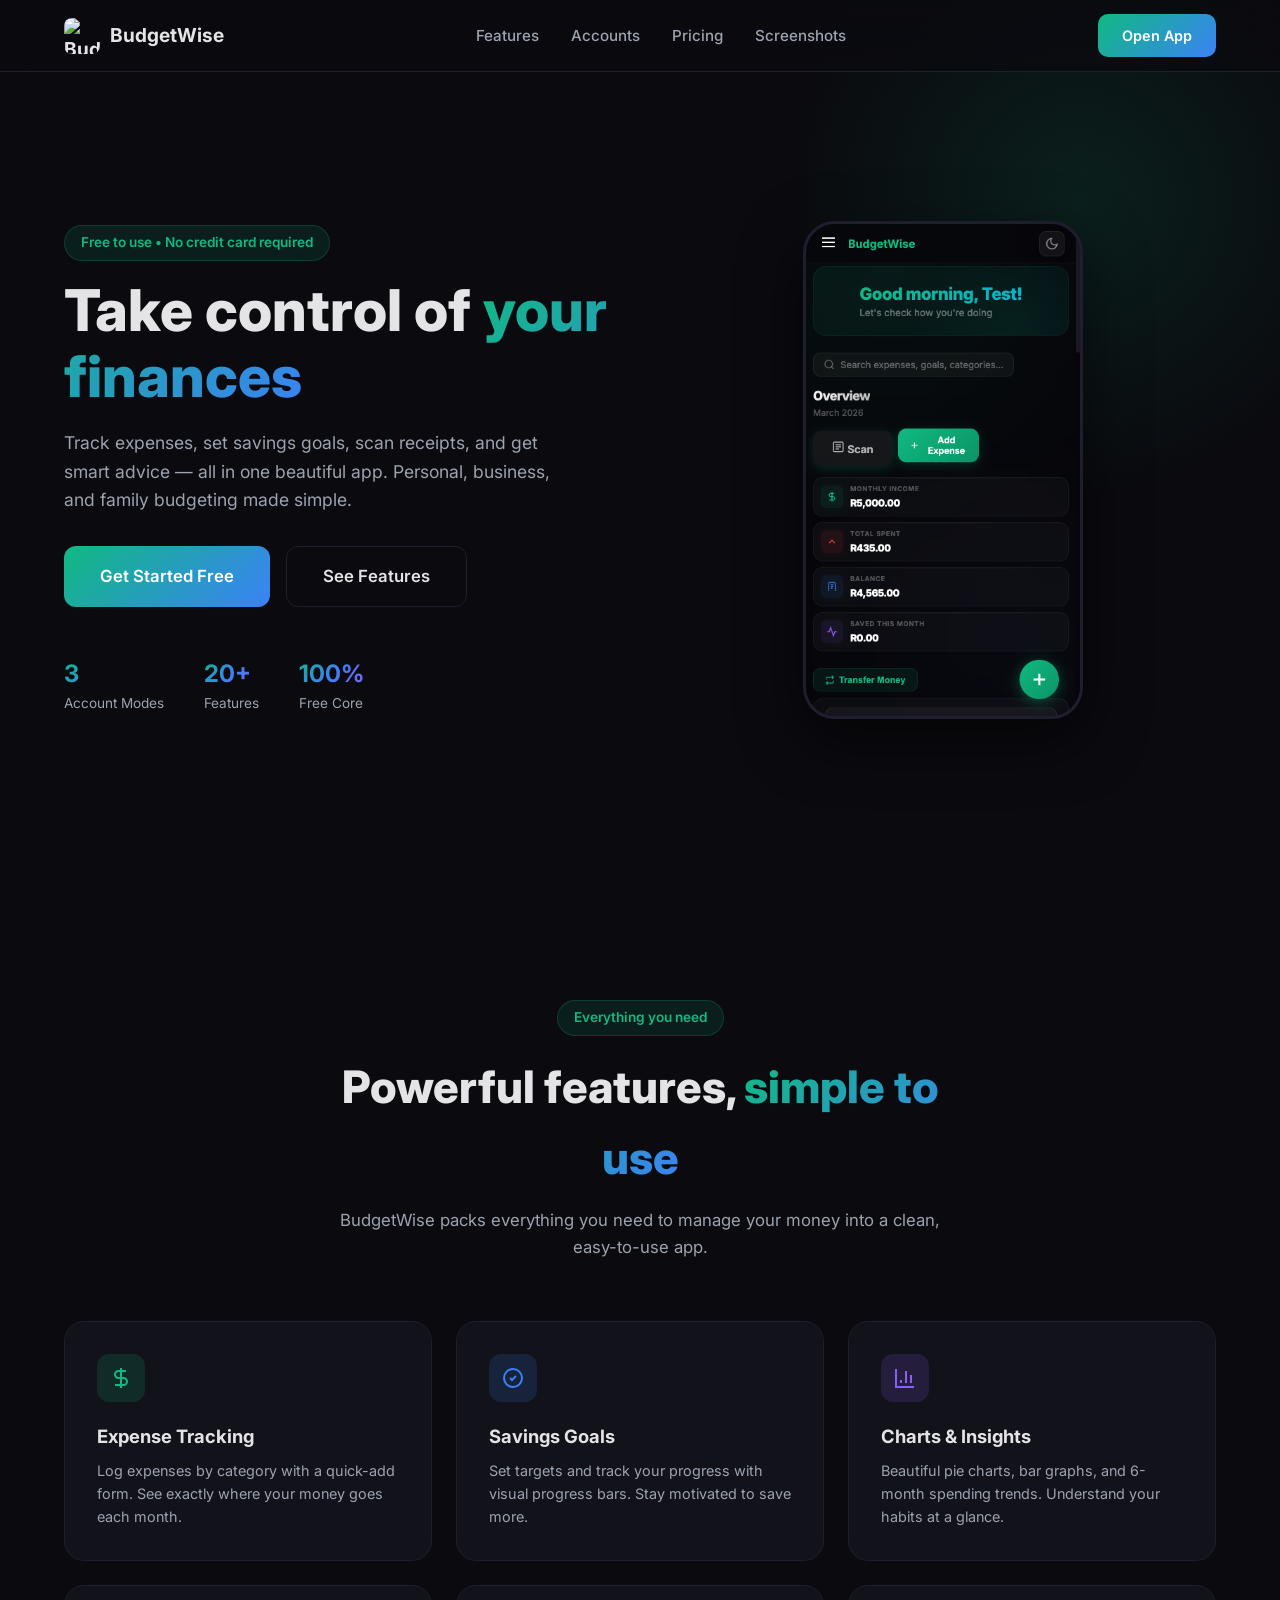
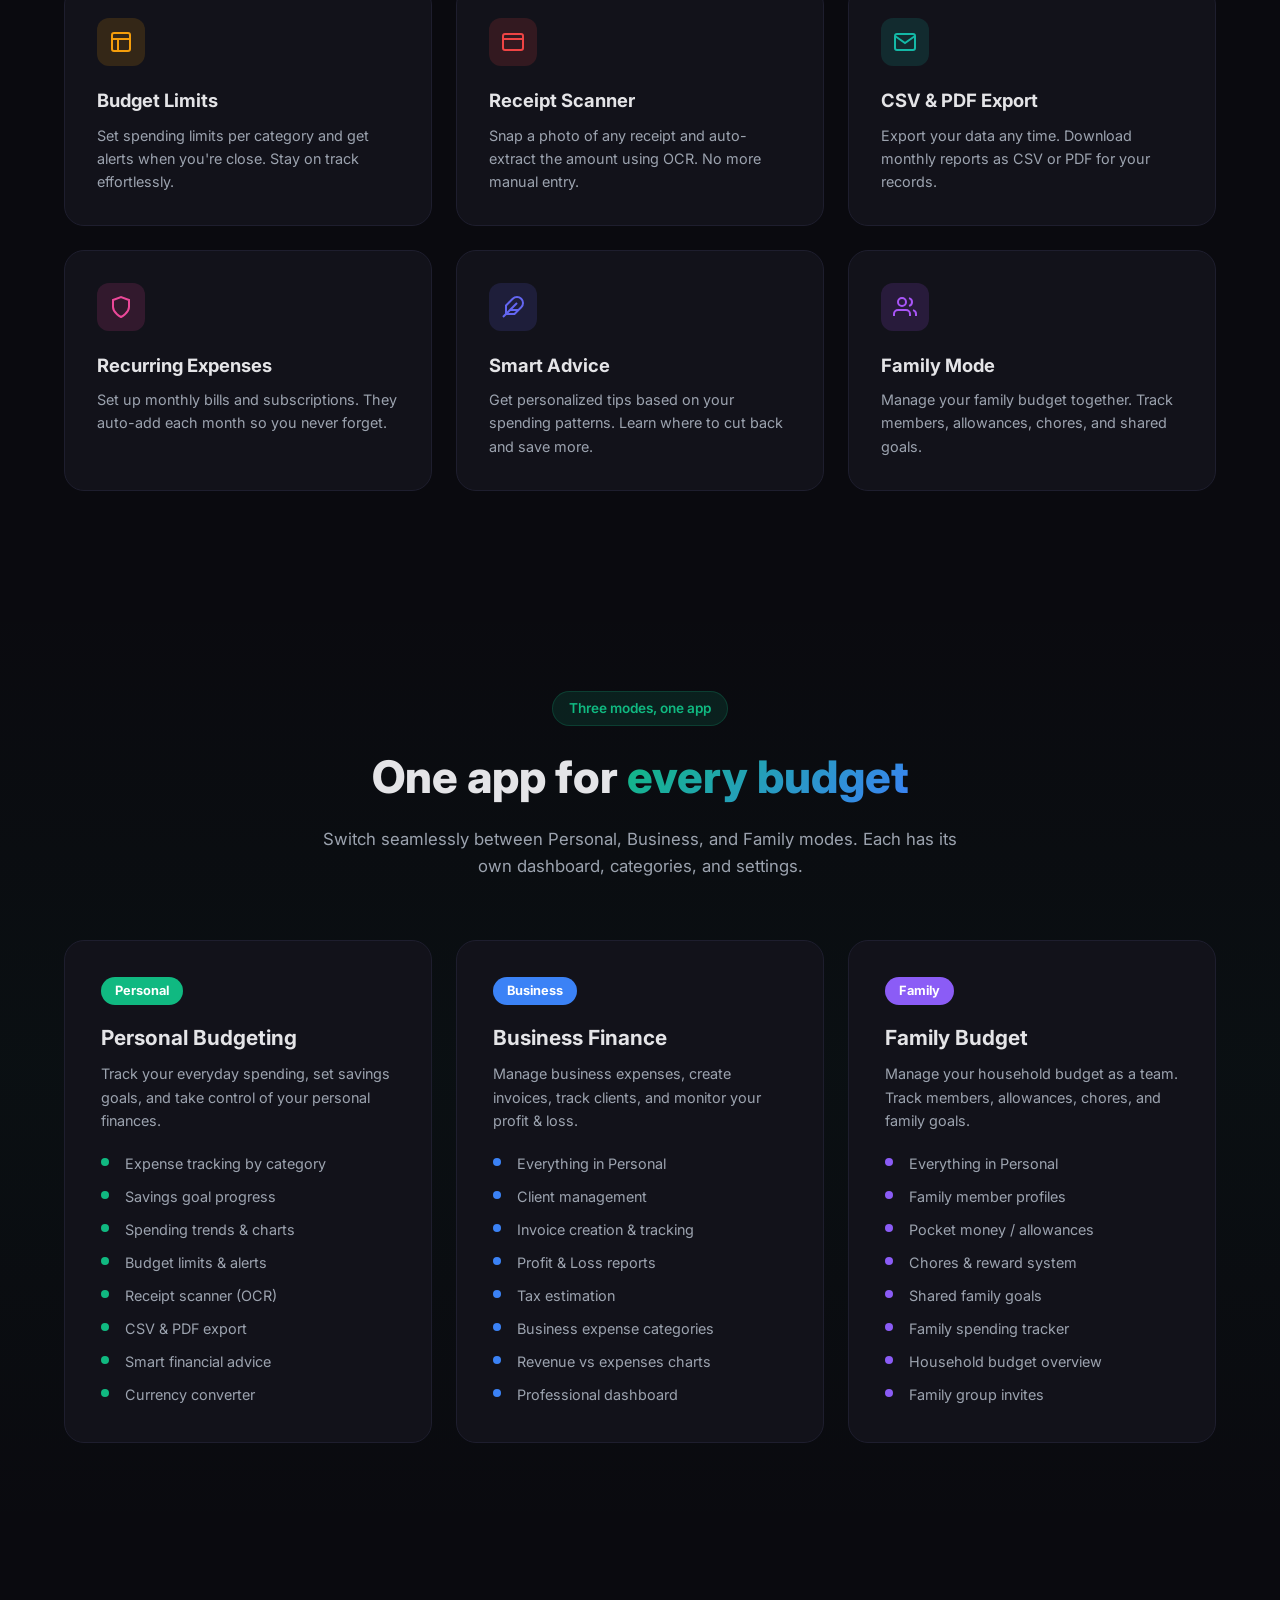
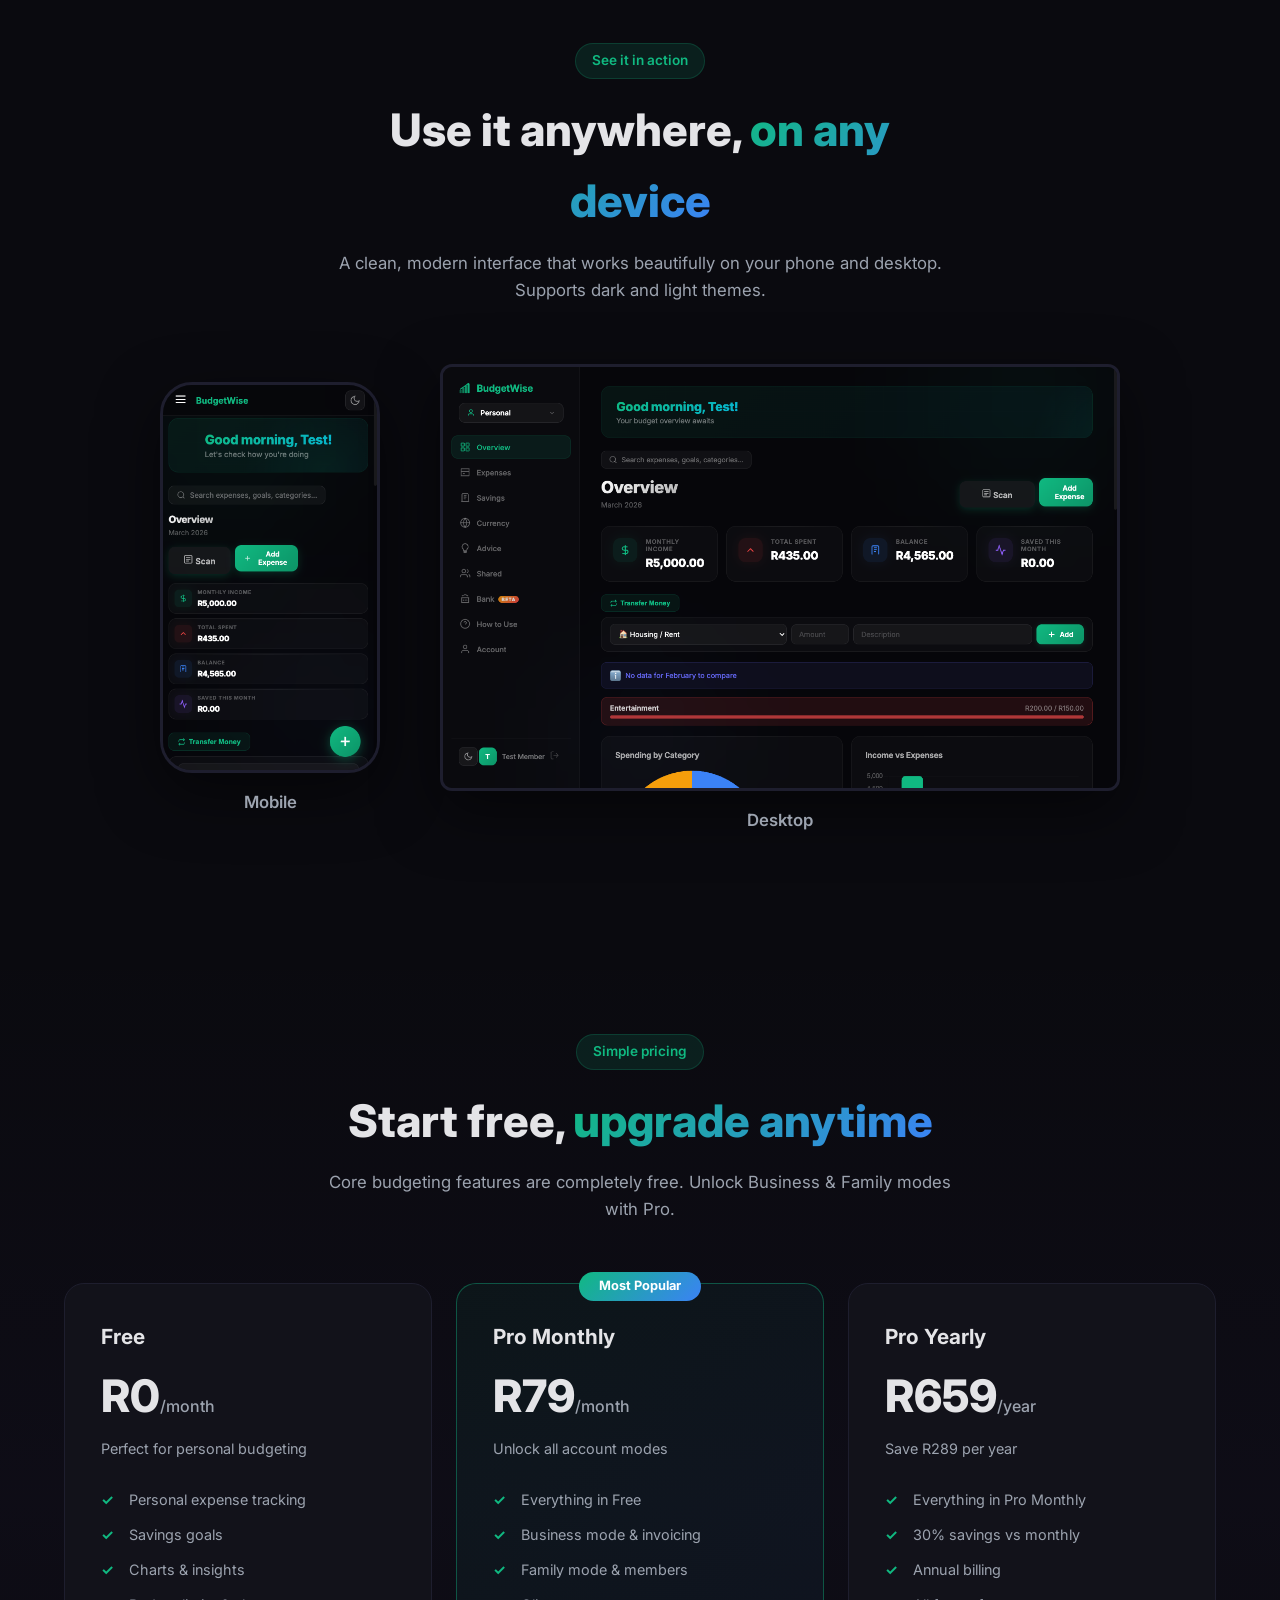
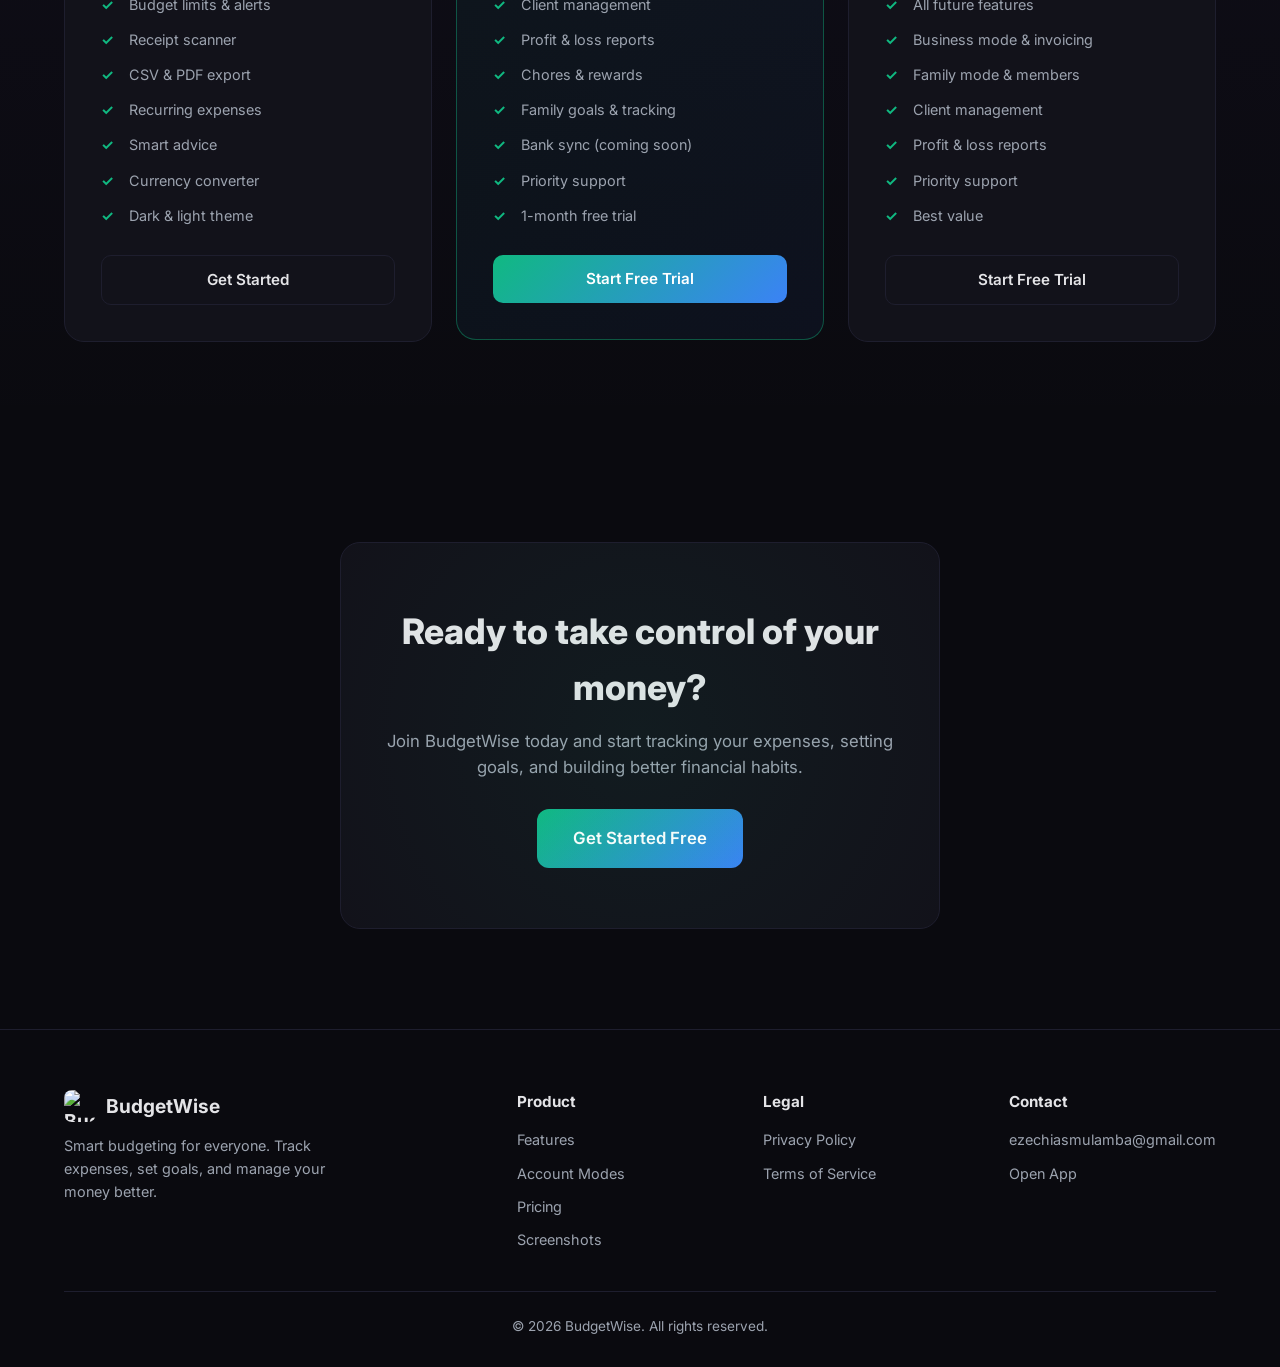
==== index.html @ 5cc2e0d4 "Initial commit: BudgetWise marketing website Landing page with hero, features, account modes, screen" ====
<!DOCTYPE html>
<html lang="en">
<head>
  <meta charset="UTF-8">
  <meta name="viewport" content="width=device-width, initial-scale=1.0">
  <title>BudgetWise - Smart Budget Tracker | Personal, Business & Family</title>
  <meta name="description" content="Track expenses, set savings goals, and manage your money smarter. BudgetWise offers personal, business, and family budgeting — all in one app.">
  <link rel="preconnect" href="https://fonts.googleapis.com">
  <link rel="preconnect" href="https://fonts.gstatic.com" crossorigin>
  <link href="https://fonts.googleapis.com/css2?family=Inter:wght@400;500;600;700;800&display=swap" rel="stylesheet">
  <link rel="stylesheet" href="style.css">
  <link rel="icon" type="image/png" href="https://budget-wise-ruby.vercel.app/icons/icon-192.png">
</head>
<body>
  <!-- Navbar -->
  <nav class="navbar">
    <div class="container nav-container">
      <a href="#" class="logo">
        <img src="https://budget-wise-ruby.vercel.app/icons/icon-192.png" alt="BudgetWise" width="36" height="36">
        <span>BudgetWise</span>
      </a>
      <ul class="nav-links">
        <li><a href="#features">Features</a></li>
        <li><a href="#accounts">Accounts</a></li>
        <li><a href="#pricing">Pricing</a></li>
        <li><a href="#screenshots">Screenshots</a></li>
      </ul>
      <a href="https://budget-wise-ruby.vercel.app" class="btn btn-primary nav-cta" target="_blank">Open App</a>
      <button class="mobile-menu-btn" aria-label="Menu">
        <span></span><span></span><span></span>
      </button>
    </div>
  </nav>

  <!-- Hero -->
  <section class="hero">
    <div class="hero-bg-glow"></div>
    <div class="container hero-container">
      <div class="hero-text animate-up">
        <span class="badge">Free to use &bull; No credit card required</span>
        <h1>Take control of <span class="gradient-text">your finances</span></h1>
        <p>Track expenses, set savings goals, scan receipts, and get smart advice — all in one beautiful app. Personal, business, and family budgeting made simple.</p>
        <div class="hero-actions">
          <a href="https://budget-wise-ruby.vercel.app" class="btn btn-primary btn-lg" target="_blank">Get Started Free</a>
          <a href="#features" class="btn btn-outline btn-lg">See Features</a>
        </div>
        <div class="hero-stats">
          <div class="stat">
            <strong>3</strong>
            <span>Account Modes</span>
          </div>
          <div class="stat">
            <strong>20+</strong>
            <span>Features</span>
          </div>
          <div class="stat">
            <strong>100%</strong>
            <span>Free Core</span>
          </div>
        </div>
      </div>
      <div class="hero-image animate-up delay-1">
        <div class="phone-mockup">
          <img src="assets/mobile-personal.png" alt="BudgetWise Mobile Dashboard" loading="lazy">
        </div>
      </div>
    </div>
  </section>

  <!-- Features -->
  <section id="features" class="features">
    <div class="container">
      <div class="section-header animate-up">
        <span class="badge">Everything you need</span>
        <h2>Powerful features, <span class="gradient-text">simple to use</span></h2>
        <p>BudgetWise packs everything you need to manage your money into a clean, easy-to-use app.</p>
      </div>
      <div class="features-grid">
        <div class="feature-card animate-up">
          <div class="feature-icon" style="background: rgba(16,185,129,0.15); color: #10b981;">
            <svg width="24" height="24" viewBox="0 0 24 24" fill="none" stroke="currentColor" stroke-width="2"><path d="M12 2v20M17 5H9.5a3.5 3.5 0 000 7h5a3.5 3.5 0 010 7H6"/></svg>
          </div>
          <h3>Expense Tracking</h3>
          <p>Log expenses by category with a quick-add form. See exactly where your money goes each month.</p>
        </div>
        <div class="feature-card animate-up delay-1">
          <div class="feature-icon" style="background: rgba(59,130,246,0.15); color: #3b82f6;">
            <svg width="24" height="24" viewBox="0 0 24 24" fill="none" stroke="currentColor" stroke-width="2"><path d="M21 12a9 9 0 11-18 0 9 9 0 0118 0z"/><path d="M9 12l2 2 4-4"/></svg>
          </div>
          <h3>Savings Goals</h3>
          <p>Set targets and track your progress with visual progress bars. Stay motivated to save more.</p>
        </div>
        <div class="feature-card animate-up delay-2">
          <div class="feature-icon" style="background: rgba(139,92,246,0.15); color: #8b5cf6;">
            <svg width="24" height="24" viewBox="0 0 24 24" fill="none" stroke="currentColor" stroke-width="2"><path d="M3 3v18h18"/><path d="M18 17V9"/><path d="M13 17V5"/><path d="M8 17v-3"/></svg>
          </div>
          <h3>Charts & Insights</h3>
          <p>Beautiful pie charts, bar graphs, and 6-month spending trends. Understand your habits at a glance.</p>
        </div>
        <div class="feature-card animate-up">
          <div class="feature-icon" style="background: rgba(245,158,11,0.15); color: #f59e0b;">
            <svg width="24" height="24" viewBox="0 0 24 24" fill="none" stroke="currentColor" stroke-width="2"><rect x="3" y="3" width="18" height="18" rx="2"/><path d="M3 9h18"/><path d="M9 21V9"/></svg>
          </div>
          <h3>Budget Limits</h3>
          <p>Set spending limits per category and get alerts when you're close. Stay on track effortlessly.</p>
        </div>
        <div class="feature-card animate-up delay-1">
          <div class="feature-icon" style="background: rgba(239,68,68,0.15); color: #ef4444;">
            <svg width="24" height="24" viewBox="0 0 24 24" fill="none" stroke="currentColor" stroke-width="2"><rect x="2" y="4" width="20" height="16" rx="2"/><path d="M7 15h0M2 9h20"/></svg>
          </div>
          <h3>Receipt Scanner</h3>
          <p>Snap a photo of any receipt and auto-extract the amount using OCR. No more manual entry.</p>
        </div>
        <div class="feature-card animate-up delay-2">
          <div class="feature-icon" style="background: rgba(20,184,166,0.15); color: #14b8a6;">
            <svg width="24" height="24" viewBox="0 0 24 24" fill="none" stroke="currentColor" stroke-width="2"><path d="M4 4h16c1.1 0 2 .9 2 2v12c0 1.1-.9 2-2 2H4c-1.1 0-2-.9-2-2V6c0-1.1.9-2 2-2z"/><polyline points="22,6 12,13 2,6"/></svg>
          </div>
          <h3>CSV & PDF Export</h3>
          <p>Export your data any time. Download monthly reports as CSV or PDF for your records.</p>
        </div>
        <div class="feature-card animate-up">
          <div class="feature-icon" style="background: rgba(236,72,153,0.15); color: #ec4899;">
            <svg width="24" height="24" viewBox="0 0 24 24" fill="none" stroke="currentColor" stroke-width="2"><path d="M12 22s8-4 8-10V5l-8-3-8 3v7c0 6 8 10 8 10z"/></svg>
          </div>
          <h3>Recurring Expenses</h3>
          <p>Set up monthly bills and subscriptions. They auto-add each month so you never forget.</p>
        </div>
        <div class="feature-card animate-up delay-1">
          <div class="feature-icon" style="background: rgba(99,102,241,0.15); color: #6366f1;">
            <svg width="24" height="24" viewBox="0 0 24 24" fill="none" stroke="currentColor" stroke-width="2"><path d="M20.24 12.24a6 6 0 00-8.49-8.49L5 10.5V19h8.5z"/><line x1="16" y1="8" x2="2" y2="22"/><line x1="17.5" y1="15" x2="9" y2="15"/></svg>
          </div>
          <h3>Smart Advice</h3>
          <p>Get personalized tips based on your spending patterns. Learn where to cut back and save more.</p>
        </div>
        <div class="feature-card animate-up delay-2">
          <div class="feature-icon" style="background: rgba(168,85,247,0.15); color: #a855f7;">
            <svg width="24" height="24" viewBox="0 0 24 24" fill="none" stroke="currentColor" stroke-width="2"><path d="M17 21v-2a4 4 0 00-4-4H5a4 4 0 00-4 4v2"/><circle cx="9" cy="7" r="4"/><path d="M23 21v-2a4 4 0 00-3-3.87"/><path d="M16 3.13a4 4 0 010 7.75"/></svg>
          </div>
          <h3>Family Mode</h3>
          <p>Manage your family budget together. Track members, allowances, chores, and shared goals.</p>
        </div>
      </div>
    </div>
  </section>

  <!-- Account Modes -->
  <section id="accounts" class="accounts">
    <div class="container">
      <div class="section-header animate-up">
        <span class="badge">Three modes, one app</span>
        <h2>One app for <span class="gradient-text">every budget</span></h2>
        <p>Switch seamlessly between Personal, Business, and Family modes. Each has its own dashboard, categories, and settings.</p>
      </div>
      <div class="accounts-grid">
        <div class="account-card personal animate-up">
          <div class="account-badge personal-bg">Personal</div>
          <h3>Personal Budgeting</h3>
          <p>Track your everyday spending, set savings goals, and take control of your personal finances.</p>
          <ul>
            <li>Expense tracking by category</li>
            <li>Savings goal progress</li>
            <li>Spending trends & charts</li>
            <li>Budget limits & alerts</li>
            <li>Receipt scanner (OCR)</li>
            <li>CSV & PDF export</li>
            <li>Smart financial advice</li>
            <li>Currency converter</li>
          </ul>
        </div>
        <div class="account-card business animate-up delay-1">
          <div class="account-badge business-bg">Business</div>
          <h3>Business Finance</h3>
          <p>Manage business expenses, create invoices, track clients, and monitor your profit & loss.</p>
          <ul>
            <li>Everything in Personal</li>
            <li>Client management</li>
            <li>Invoice creation & tracking</li>
            <li>Profit & Loss reports</li>
            <li>Tax estimation</li>
            <li>Business expense categories</li>
            <li>Revenue vs expenses charts</li>
            <li>Professional dashboard</li>
          </ul>
        </div>
        <div class="account-card family animate-up delay-2">
          <div class="account-badge family-bg">Family</div>
          <h3>Family Budget</h3>
          <p>Manage your household budget as a team. Track members, allowances, chores, and family goals.</p>
          <ul>
            <li>Everything in Personal</li>
            <li>Family member profiles</li>
            <li>Pocket money / allowances</li>
            <li>Chores & reward system</li>
            <li>Shared family goals</li>
            <li>Family spending tracker</li>
            <li>Household budget overview</li>
            <li>Family group invites</li>
          </ul>
        </div>
      </div>
    </div>
  </section>

  <!-- Screenshots -->
  <section id="screenshots" class="screenshots">
    <div class="container">
      <div class="section-header animate-up">
        <span class="badge">See it in action</span>
        <h2>Use it anywhere, <span class="gradient-text">on any device</span></h2>
        <p>A clean, modern interface that works beautifully on your phone and desktop. Supports dark and light themes.</p>
      </div>
      <div class="screenshots-duo animate-up">
        <div class="screenshot-phone">
          <div class="phone-mockup">
            <img src="assets/mobile-personal.png" alt="BudgetWise on Mobile" loading="lazy">
          </div>
          <p>Mobile</p>
        </div>
        <div class="screenshot-desktop">
          <div class="desktop-mockup">
            <img src="assets/desktop-personal.png" alt="BudgetWise on Desktop" loading="lazy">
          </div>
          <p>Desktop</p>
        </div>
      </div>
    </div>
  </section>

  <!-- Pricing -->
  <section id="pricing" class="pricing">
    <div class="container">
      <div class="section-header animate-up">
        <span class="badge">Simple pricing</span>
        <h2>Start free, <span class="gradient-text">upgrade anytime</span></h2>
        <p>Core budgeting features are completely free. Unlock Business & Family modes with Pro.</p>
      </div>
      <div class="pricing-grid">
        <div class="pricing-card animate-up">
          <div class="pricing-header">
            <h3>Free</h3>
            <div class="price">R0<span>/month</span></div>
            <p>Perfect for personal budgeting</p>
          </div>
          <ul>
            <li class="included">Personal expense tracking</li>
            <li class="included">Savings goals</li>
            <li class="included">Charts & insights</li>
            <li class="included">Budget limits & alerts</li>
            <li class="included">Receipt scanner</li>
            <li class="included">CSV & PDF export</li>
            <li class="included">Recurring expenses</li>
            <li class="included">Smart advice</li>
            <li class="included">Currency converter</li>
            <li class="included">Dark & light theme</li>
          </ul>
          <a href="https://budget-wise-ruby.vercel.app" class="btn btn-outline btn-block" target="_blank">Get Started</a>
        </div>
        <div class="pricing-card featured animate-up delay-1">
          <div class="popular-tag">Most Popular</div>
          <div class="pricing-header">
            <h3>Pro Monthly</h3>
            <div class="price">R79<span>/month</span></div>
            <p>Unlock all account modes</p>
          </div>
          <ul>
            <li class="included">Everything in Free</li>
            <li class="included">Business mode & invoicing</li>
            <li class="included">Family mode & members</li>
            <li class="included">Client management</li>
            <li class="included">Profit & loss reports</li>
            <li class="included">Chores & rewards</li>
            <li class="included">Family goals & tracking</li>
            <li class="included">Bank sync (coming soon)</li>
            <li class="included">Priority support</li>
            <li class="included">1-month free trial</li>
          </ul>
          <a href="https://budget-wise-ruby.vercel.app" class="btn btn-primary btn-block" target="_blank">Start Free Trial</a>
        </div>
        <div class="pricing-card animate-up delay-2">
          <div class="pricing-header">
            <h3>Pro Yearly</h3>
            <div class="price">R659<span>/year</span></div>
            <p>Save R289 per year</p>
          </div>
          <ul>
            <li class="included">Everything in Pro Monthly</li>
            <li class="included">30% savings vs monthly</li>
            <li class="included">Annual billing</li>
            <li class="included">All future features</li>
            <li class="included">Business mode & invoicing</li>
            <li class="included">Family mode & members</li>
            <li class="included">Client management</li>
            <li class="included">Profit & loss reports</li>
            <li class="included">Priority support</li>
            <li class="included">Best value</li>
          </ul>
          <a href="https://budget-wise-ruby.vercel.app" class="btn btn-outline btn-block" target="_blank">Start Free Trial</a>
        </div>
      </div>
    </div>
  </section>

  <!-- CTA -->
  <section class="cta">
    <div class="container">
      <div class="cta-content animate-up">
        <h2>Ready to take control of your money?</h2>
        <p>Join BudgetWise today and start tracking your expenses, setting goals, and building better financial habits.</p>
        <a href="https://budget-wise-ruby.vercel.app" class="btn btn-primary btn-lg" target="_blank">Get Started Free</a>
      </div>
    </div>
  </section>

  <!-- Footer -->
  <footer class="footer">
    <div class="container">
      <div class="footer-grid">
        <div class="footer-brand">
          <a href="#" class="logo">
            <img src="https://budget-wise-ruby.vercel.app/icons/icon-192.png" alt="BudgetWise" width="32" height="32">
            <span>BudgetWise</span>
          </a>
          <p>Smart budgeting for everyone. Track expenses, set goals, and manage your money better.</p>
        </div>
        <div class="footer-links">
          <h4>Product</h4>
          <a href="#features">Features</a>
          <a href="#accounts">Account Modes</a>
          <a href="#pricing">Pricing</a>
          <a href="#screenshots">Screenshots</a>
        </div>
        <div class="footer-links">
          <h4>Legal</h4>
          <a href="privacy.html">Privacy Policy</a>
          <a href="terms.html">Terms of Service</a>
        </div>
        <div class="footer-links">
          <h4>Contact</h4>
          <a href="mailto:ezechiasmulamba@gmail.com">ezechiasmulamba@gmail.com</a>
          <a href="https://budget-wise-ruby.vercel.app" target="_blank">Open App</a>
        </div>
      </div>
      <div class="footer-bottom">
        <p>&copy; 2026 BudgetWise. All rights reserved.</p>
      </div>
    </div>
  </footer>

  <script src="script.js"></script>
</body>
</html>
---- style.css ----
/* ===== Reset & Variables ===== */
*,*::before,*::after{margin:0;padding:0;box-sizing:border-box}
:root{
  --bg:#0a0a0f;
  --bg-card:#12121a;
  --bg-card-hover:#1a1a2e;
  --text:#e4e4e7;
  --text-muted:#9ca3af;
  --border:#1e1e2e;
  --green:#10b981;
  --blue:#3b82f6;
  --purple:#8b5cf6;
  --gradient:linear-gradient(135deg,#10b981,#3b82f6,#8b5cf6);
  --radius:12px;
  --radius-lg:20px;
  --shadow:0 4px 30px rgba(0,0,0,0.3);
}
html{scroll-behavior:smooth;scroll-padding-top:80px}
body{font-family:'Inter',system-ui,-apple-system,sans-serif;background:var(--bg);color:var(--text);line-height:1.6;overflow-x:hidden}
img{max-width:100%;display:block}
a{text-decoration:none;color:inherit}
ul{list-style:none}
.container{max-width:1200px;margin:0 auto;padding:0 24px}

/* ===== Animations ===== */
.animate-up{opacity:0;transform:translateY(40px);transition:opacity 0.7s ease,transform 0.7s ease}
.animate-up.visible{opacity:1;transform:translateY(0)}
.delay-1{transition-delay:0.15s}
.delay-2{transition-delay:0.3s}

@keyframes float{0%,100%{transform:translateY(0)}50%{transform:translateY(-12px)}}
@keyframes pulse-glow{0%,100%{opacity:0.4}50%{opacity:0.7}}
@keyframes gradient-shift{0%{background-position:0% 50%}50%{background-position:100% 50%}100%{background-position:0% 50%}}

/* ===== Common ===== */
.gradient-text{background:var(--gradient);-webkit-background-clip:text;-webkit-text-fill-color:transparent;background-clip:text;background-size:200% 200%;animation:gradient-shift 4s ease infinite}
.badge{display:inline-block;padding:6px 16px;border-radius:50px;font-size:0.85rem;font-weight:600;background:rgba(16,185,129,0.12);color:var(--green);border:1px solid rgba(16,185,129,0.2);margin-bottom:16px}
.section-header{text-align:center;max-width:640px;margin:0 auto 60px}
.section-header h2{font-size:clamp(1.8rem,4vw,2.8rem);font-weight:800;margin-bottom:12px}
.section-header p{color:var(--text-muted);font-size:1.05rem}

.btn{display:inline-flex;align-items:center;justify-content:center;gap:8px;padding:12px 28px;border-radius:10px;font-weight:600;font-size:0.95rem;cursor:pointer;transition:all 0.3s ease;border:none}
.btn-primary{background:var(--gradient);color:#fff;background-size:200% 200%;animation:gradient-shift 4s ease infinite}
.btn-primary:hover{transform:translateY(-2px);box-shadow:0 8px 30px rgba(16,185,129,0.3)}
.btn-outline{border:1.5px solid var(--border);color:var(--text);background:transparent}
.btn-outline:hover{border-color:var(--green);color:var(--green);transform:translateY(-2px)}
.btn-lg{padding:16px 36px;font-size:1.05rem;border-radius:12px}
.btn-block{width:100%;text-align:center}

/* ===== Navbar ===== */
.navbar{position:fixed;top:0;left:0;right:0;z-index:100;background:rgba(10,10,15,0.8);backdrop-filter:blur(20px);border-bottom:1px solid var(--border);padding:14px 0;transition:all 0.3s}
.nav-container{display:flex;align-items:center;justify-content:space-between}
.logo{display:flex;align-items:center;gap:10px;font-size:1.2rem;font-weight:700}
.logo img{border-radius:8px}
.nav-links{display:flex;gap:32px}
.nav-links a{color:var(--text-muted);font-weight:500;font-size:0.95rem;transition:color 0.3s}
.nav-links a:hover{color:var(--text)}
.nav-cta{padding:10px 24px;font-size:0.9rem}
.mobile-menu-btn{display:none;background:none;border:none;cursor:pointer;flex-direction:column;gap:5px;padding:4px}
.mobile-menu-btn span{display:block;width:24px;height:2px;background:var(--text);border-radius:2px;transition:all 0.3s}

/* ===== Hero ===== */
.hero{min-height:100vh;display:flex;align-items:center;padding:120px 0 80px;position:relative;overflow:hidden}
.hero-bg-glow{position:absolute;width:600px;height:600px;border-radius:50%;background:radial-gradient(circle,rgba(16,185,129,0.12),transparent 70%);top:-100px;right:-100px;animation:pulse-glow 5s ease infinite;pointer-events:none}
.hero-container{display:grid;grid-template-columns:1fr 1fr;gap:60px;align-items:center}
.hero-text h1{font-size:clamp(2.2rem,5vw,3.6rem);font-weight:800;line-height:1.15;margin-bottom:20px}
.hero-text p{color:var(--text-muted);font-size:1.1rem;margin-bottom:32px;max-width:500px}
.hero-actions{display:flex;gap:16px;margin-bottom:48px;flex-wrap:wrap}
.hero-stats{display:flex;gap:40px}
.hero-stats .stat{display:flex;flex-direction:column}
.hero-stats strong{font-size:1.5rem;background:var(--gradient);-webkit-background-clip:text;-webkit-text-fill-color:transparent;background-clip:text}
.hero-stats span{font-size:0.85rem;color:var(--text-muted)}
.hero-image{display:flex;justify-content:center}

/* Phone mockup */
.phone-mockup{width:280px;border-radius:32px;overflow:hidden;border:3px solid var(--border);box-shadow:0 20px 60px rgba(0,0,0,0.5);animation:float 6s ease-in-out infinite;background:var(--bg-card)}
.phone-mockup img{width:100%;display:block}

/* ===== Features ===== */
.features{padding:100px 0;position:relative}
.features-grid{display:grid;grid-template-columns:repeat(3,1fr);gap:24px}
.feature-card{background:var(--bg-card);border:1px solid var(--border);border-radius:var(--radius-lg);padding:32px;transition:all 0.4s ease}
.feature-card:hover{transform:translateY(-6px);border-color:rgba(16,185,129,0.3);box-shadow:0 12px 40px rgba(0,0,0,0.3)}
.feature-icon{width:48px;height:48px;border-radius:12px;display:flex;align-items:center;justify-content:center;margin-bottom:20px}
.feature-card h3{font-size:1.15rem;font-weight:700;margin-bottom:8px}
.feature-card p{color:var(--text-muted);font-size:0.9rem;line-height:1.6}

/* ===== Account Modes ===== */
.accounts{padding:100px 0;background:linear-gradient(180deg,transparent,rgba(16,185,129,0.03),transparent)}
.accounts-grid{display:grid;grid-template-columns:repeat(3,1fr);gap:24px}
.account-card{background:var(--bg-card);border:1px solid var(--border);border-radius:var(--radius-lg);padding:36px;transition:all 0.4s ease}
.account-card:hover{transform:translateY(-6px);box-shadow:var(--shadow)}
.account-badge{display:inline-block;padding:4px 14px;border-radius:50px;font-size:0.8rem;font-weight:700;color:#fff;margin-bottom:16px}
.personal-bg{background:var(--green)}
.business-bg{background:var(--blue)}
.family-bg{background:var(--purple)}
.account-card.personal:hover{border-color:rgba(16,185,129,0.4)}
.account-card.business:hover{border-color:rgba(59,130,246,0.4)}
.account-card.family:hover{border-color:rgba(139,92,246,0.4)}
.account-card h3{font-size:1.3rem;font-weight:700;margin-bottom:8px}
.account-card>p{color:var(--text-muted);font-size:0.9rem;margin-bottom:20px}
.account-card ul{display:flex;flex-direction:column;gap:10px}
.account-card li{color:var(--text-muted);font-size:0.9rem;padding-left:24px;position:relative}
.account-card li::before{content:'';position:absolute;left:0;top:6px;width:8px;height:8px;border-radius:50%}
.account-card.personal li::before{background:var(--green)}
.account-card.business li::before{background:var(--blue)}
.account-card.family li::before{background:var(--purple)}

/* ===== Screenshots ===== */
.screenshots{padding:100px 0}
.screenshots-duo{display:flex;align-items:center;justify-content:center;gap:60px}
.screenshot-phone,.screenshot-desktop{text-align:center}
.screenshot-phone p,.screenshot-desktop p{margin-top:16px;font-weight:600;color:var(--text-muted);font-size:1.05rem}
.screenshot-phone .phone-mockup{width:220px}
.desktop-mockup{border-radius:12px;overflow:hidden;border:3px solid var(--border);box-shadow:0 20px 60px rgba(0,0,0,0.5);background:var(--bg-card);max-width:680px;animation:float 6s ease-in-out infinite;animation-delay:1s}
.desktop-mockup img{width:100%;display:block}

/* ===== Pricing ===== */
.pricing{padding:100px 0;background:linear-gradient(180deg,transparent,rgba(139,92,246,0.03),transparent)}
.pricing-grid{display:grid;grid-template-columns:repeat(3,1fr);gap:24px;align-items:start}
.pricing-card{background:var(--bg-card);border:1px solid var(--border);border-radius:var(--radius-lg);padding:36px;transition:all 0.4s ease;position:relative}
.pricing-card:hover{transform:translateY(-6px);box-shadow:var(--shadow)}
.pricing-card.featured{border-color:rgba(16,185,129,0.4);background:linear-gradient(135deg,rgba(16,185,129,0.06),rgba(59,130,246,0.06))}
.popular-tag{position:absolute;top:-12px;left:50%;transform:translateX(-50%);background:var(--gradient);color:#fff;padding:4px 20px;border-radius:50px;font-size:0.8rem;font-weight:700;background-size:200% 200%;animation:gradient-shift 4s ease infinite}
.pricing-header{margin-bottom:28px}
.pricing-header h3{font-size:1.3rem;font-weight:700;margin-bottom:8px}
.price{font-size:2.8rem;font-weight:800;margin-bottom:4px}
.price span{font-size:1rem;font-weight:500;color:var(--text-muted)}
.pricing-header p{color:var(--text-muted);font-size:0.9rem}
.pricing-card ul{display:flex;flex-direction:column;gap:12px;margin-bottom:28px}
.pricing-card li.included{padding-left:28px;position:relative;color:var(--text-muted);font-size:0.9rem}
.pricing-card li.included::before{content:'✓';position:absolute;left:0;color:var(--green);font-weight:700}

/* ===== CTA ===== */
.cta{padding:100px 0}
.cta-content{text-align:center;max-width:600px;margin:0 auto;padding:60px 40px;background:var(--bg-card);border:1px solid var(--border);border-radius:var(--radius-lg);position:relative;overflow:hidden}
.cta-content::before{content:'';position:absolute;top:-50%;left:-50%;width:200%;height:200%;background:radial-gradient(circle at center,rgba(16,185,129,0.06),transparent 50%);pointer-events:none}
.cta-content h2{font-size:clamp(1.6rem,3vw,2.2rem);font-weight:800;margin-bottom:12px}
.cta-content p{color:var(--text-muted);margin-bottom:28px;font-size:1.05rem}

/* ===== Footer ===== */
.footer{padding:60px 0 30px;border-top:1px solid var(--border)}
.footer-grid{display:grid;grid-template-columns:2fr 1fr 1fr 1fr;gap:40px;margin-bottom:40px}
.footer-brand p{color:var(--text-muted);margin-top:12px;font-size:0.9rem;max-width:280px}
.footer-links{display:flex;flex-direction:column;gap:10px}
.footer-links h4{font-weight:700;margin-bottom:4px;font-size:0.95rem}
.footer-links a{color:var(--text-muted);font-size:0.9rem;transition:color 0.3s}
.footer-links a:hover{color:var(--green)}
.footer-bottom{text-align:center;padding-top:24px;border-top:1px solid var(--border);color:var(--text-muted);font-size:0.85rem}

/* ===== Mobile ===== */
@media(max-width:968px){
  .nav-links{display:none}
  .nav-cta{display:none}
  .mobile-menu-btn{display:flex}
  .nav-links.active{display:flex;flex-direction:column;position:absolute;top:100%;left:0;right:0;background:var(--bg);padding:24px;gap:20px;border-bottom:1px solid var(--border)}
  .nav-links.active+.nav-cta,.nav-links.active~.nav-cta{display:inline-flex;position:absolute;top:calc(100% + 140px);right:24px}

  .hero-container{grid-template-columns:1fr;text-align:center}
  .hero-text p{max-width:100%}
  .hero-actions{justify-content:center}
  .hero-stats{justify-content:center}
  .hero-image{margin-top:20px}

  .features-grid{grid-template-columns:1fr 1fr}
  .accounts-grid{grid-template-columns:1fr}
  .pricing-grid{grid-template-columns:1fr}
  .footer-grid{grid-template-columns:1fr 1fr}
}
@media(max-width:640px){
  .features-grid{grid-template-columns:1fr}
  .hero-stats{gap:24px}
  .footer-grid{grid-template-columns:1fr}
  .screenshots-duo{flex-direction:column;gap:40px}
  .desktop-mockup{max-width:100%}
  .phone-mockup{width:240px}
}
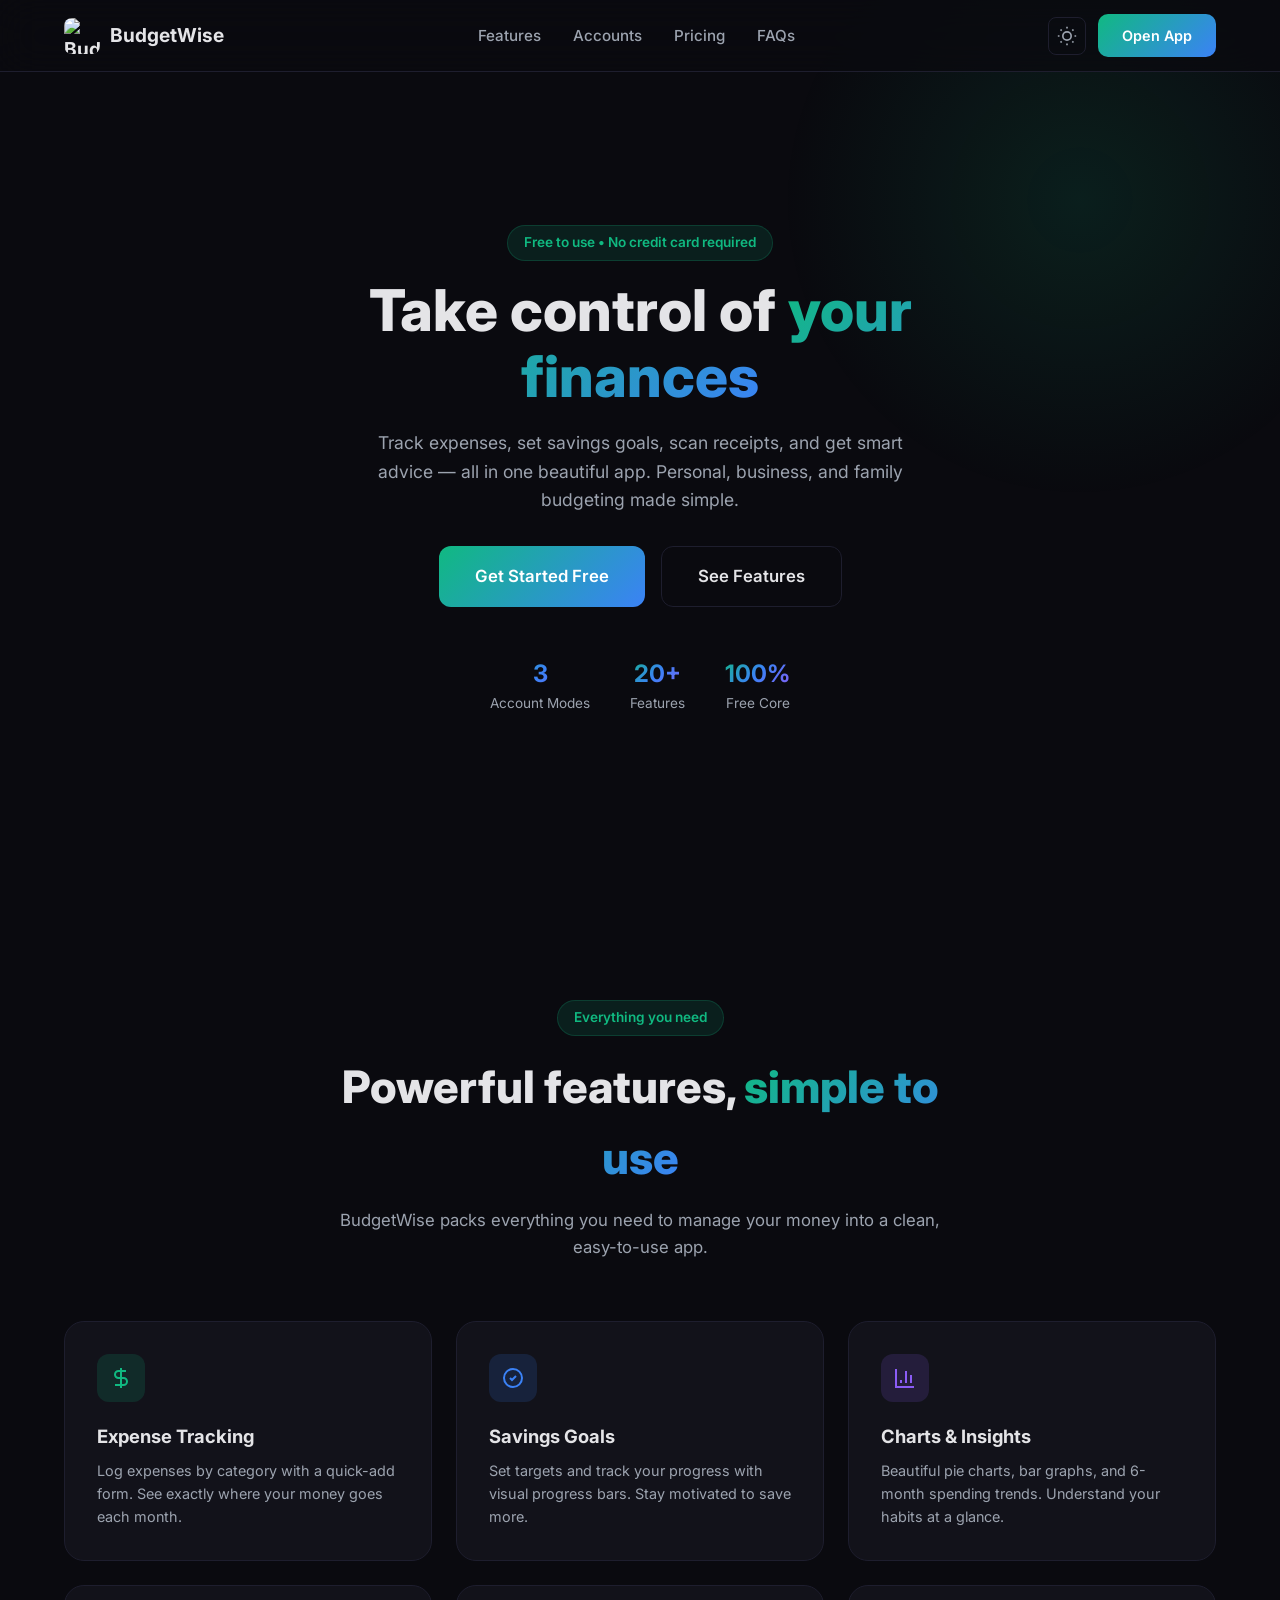
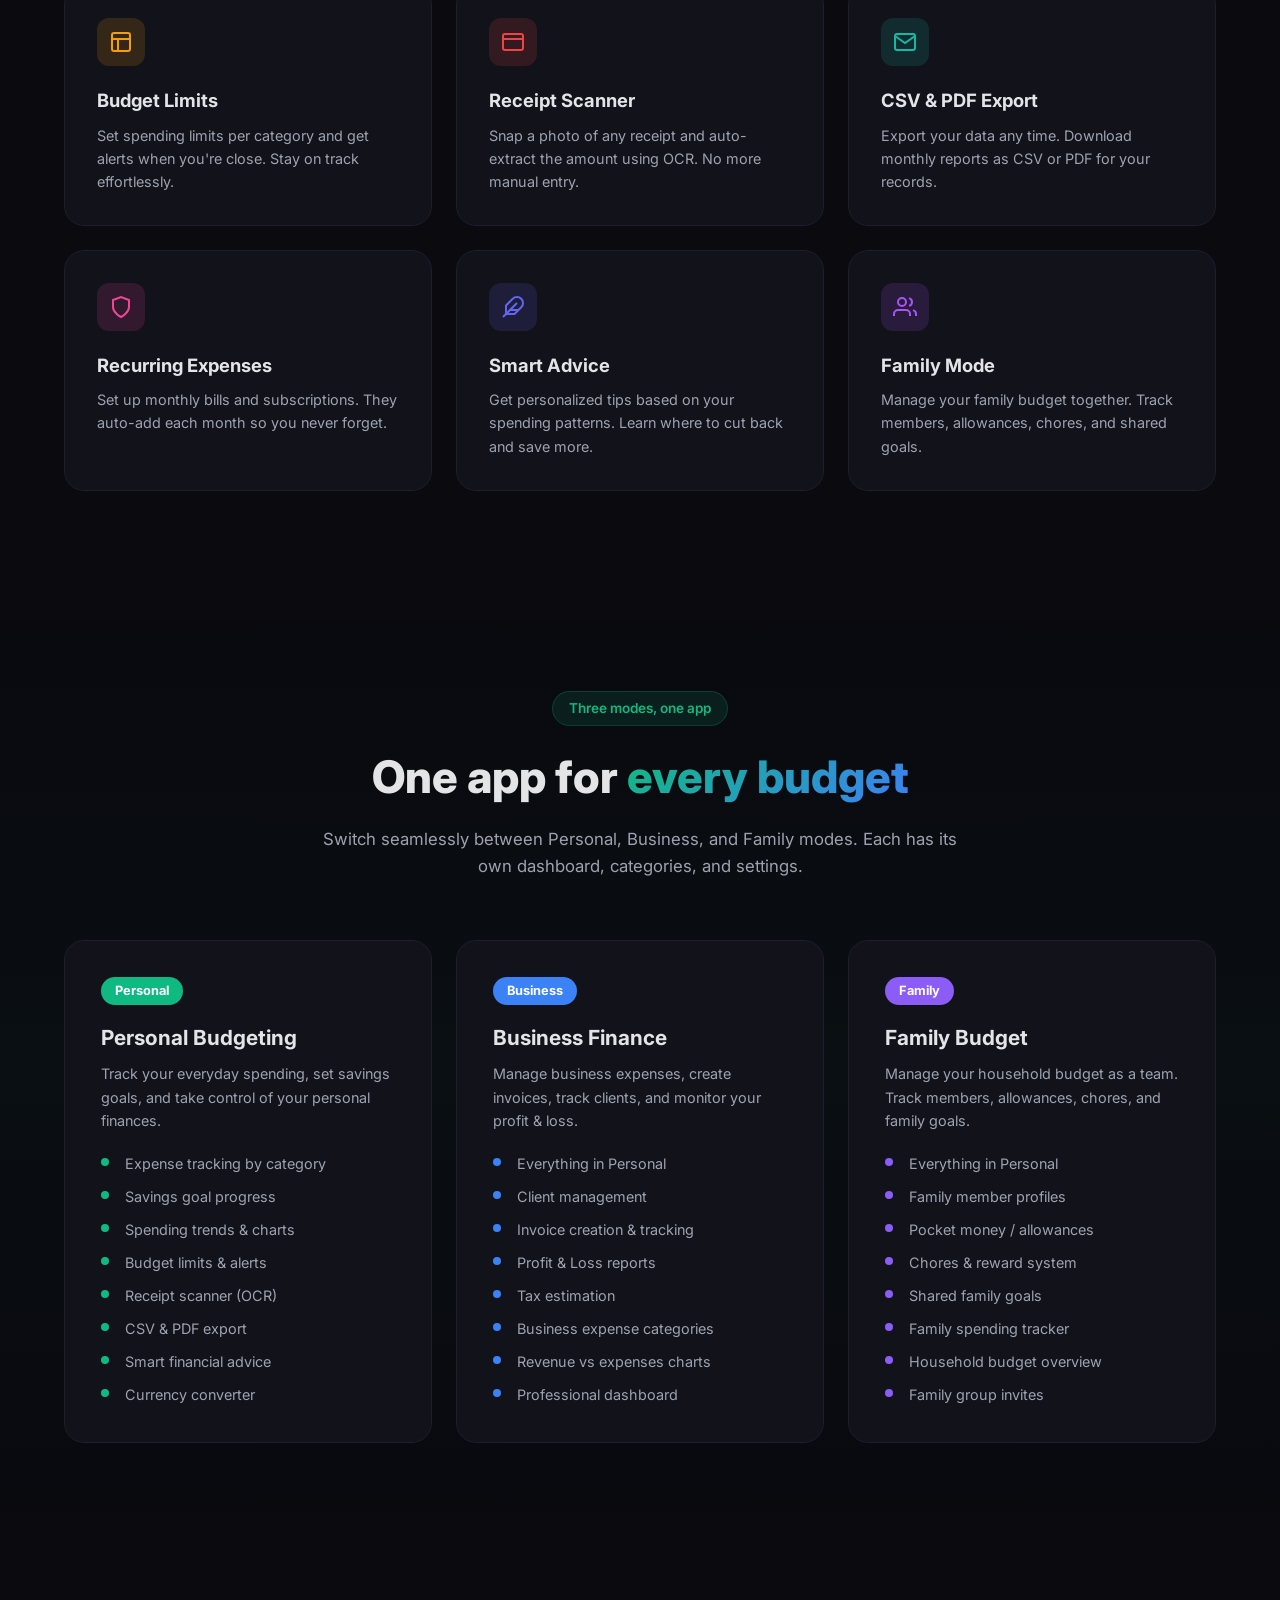
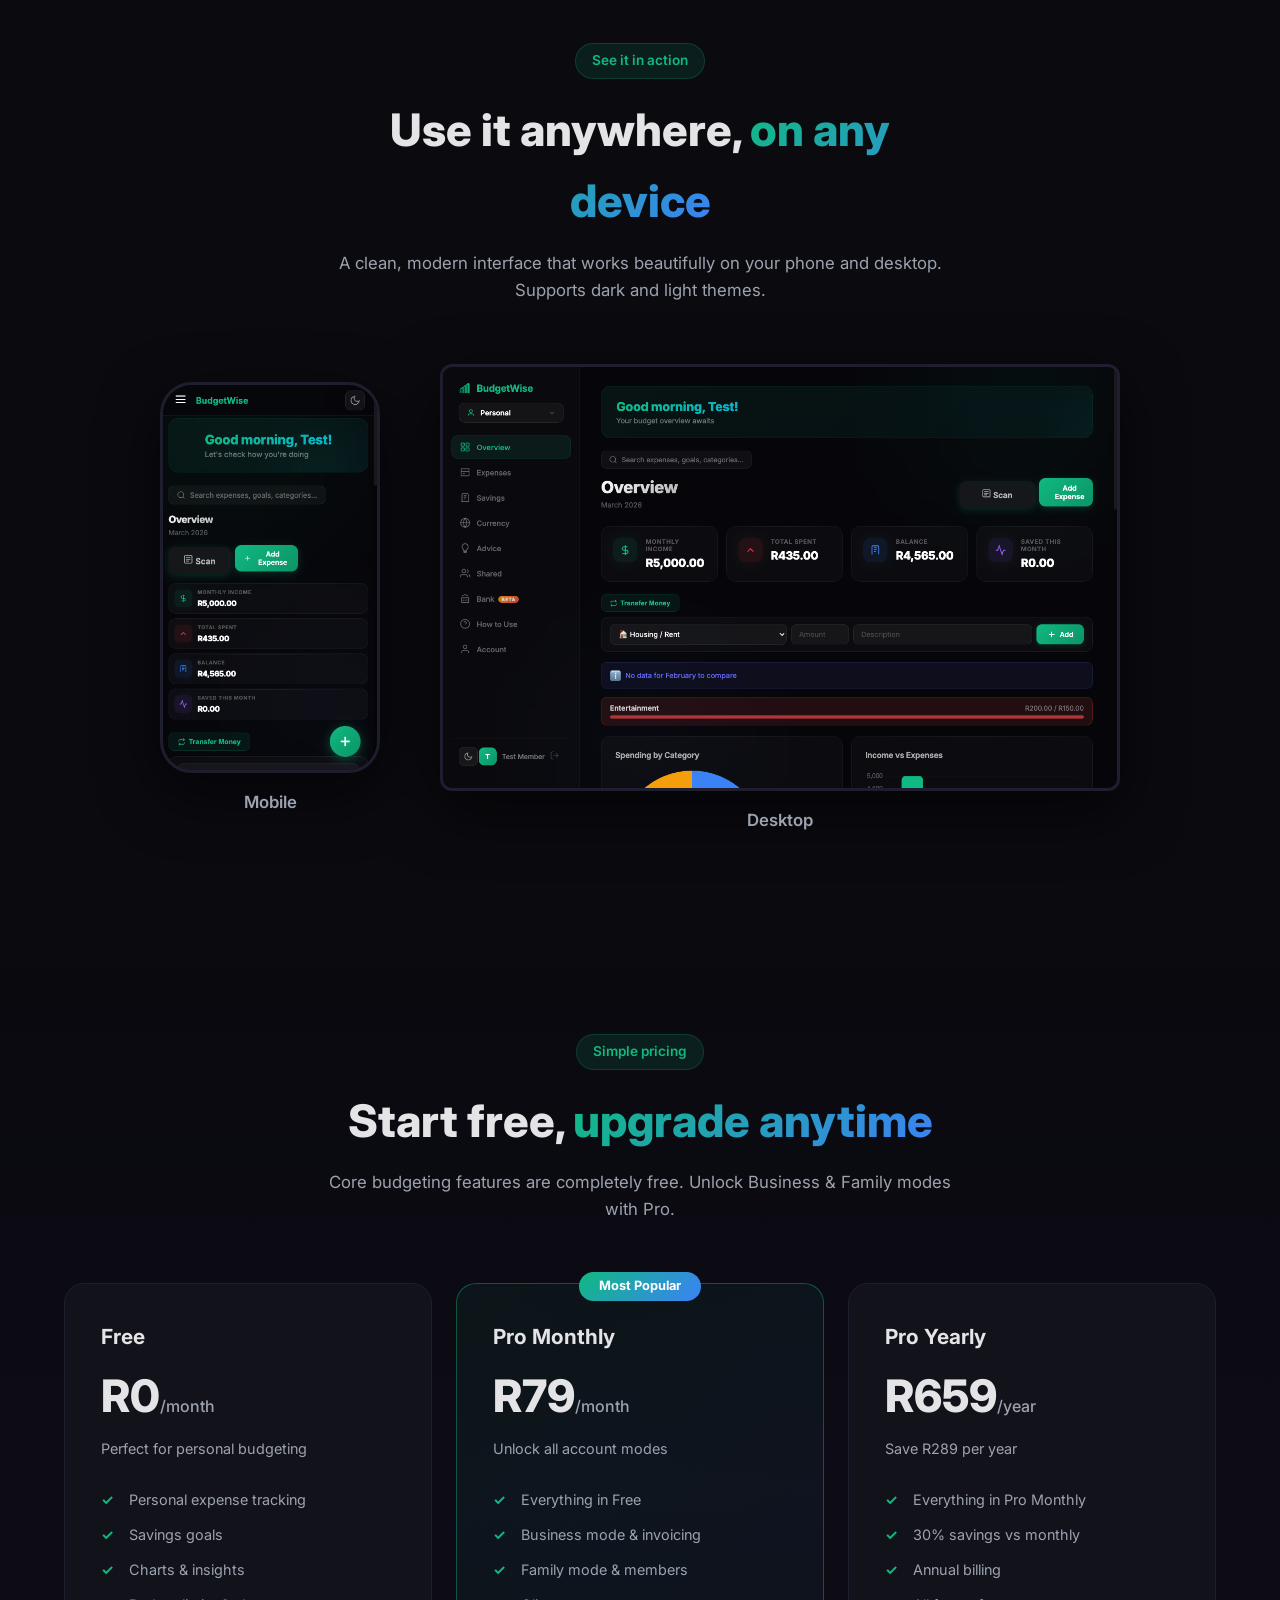
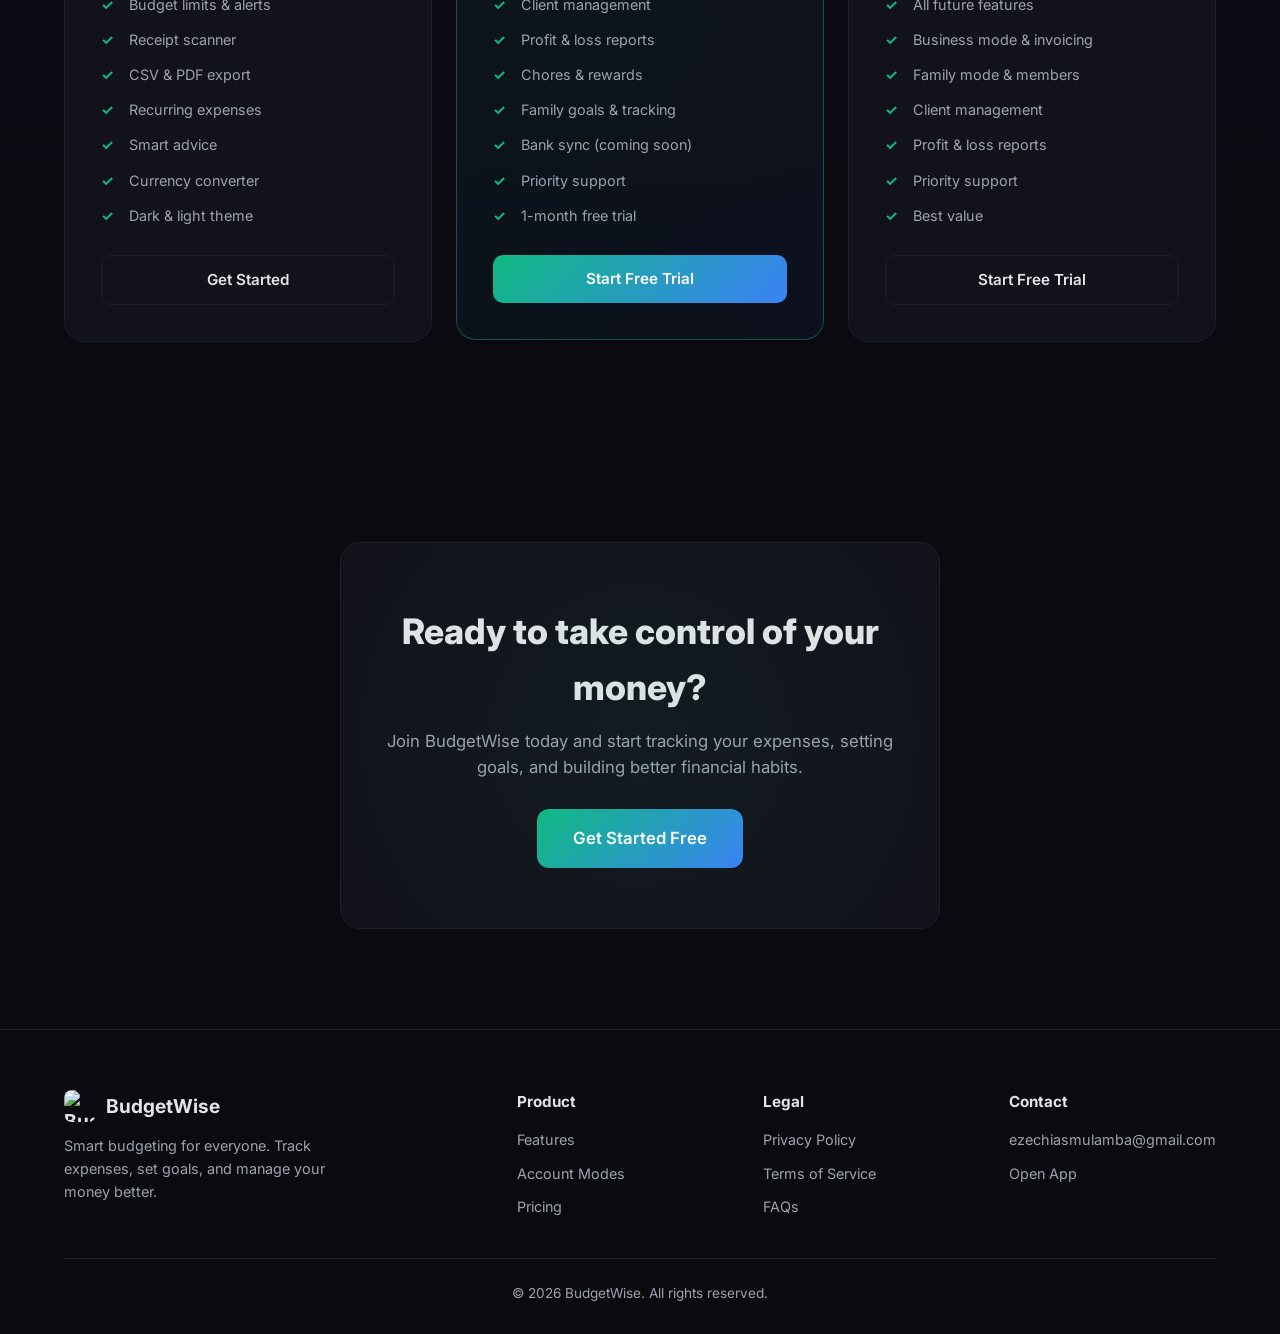
==== commit 125c048b: "Add FAQ to navbar, smoother animations throughout - Added FAQs link to main navigation - Upgraded al" ====
--- a/index.html
+++ b/index.html
@@ -12,6 +12,7 @@
   <link rel="icon" type="image/png" href="https://budget-wise-ruby.vercel.app/icons/icon-192.png">
 </head>
 <body>
+  <canvas id="bgCanvas"></canvas>
   <!-- Navbar -->
   <nav class="navbar">
     <div class="container nav-container">
@@ -23,9 +24,15 @@
         <li><a href="#features">Features</a></li>
         <li><a href="#accounts">Accounts</a></li>
         <li><a href="#pricing">Pricing</a></li>
-        <li><a href="#screenshots">Screenshots</a></li>
+        <li><a href="faq.html">FAQs</a></li>
       </ul>
-      <a href="https://budget-wise-ruby.vercel.app" class="btn btn-primary nav-cta" target="_blank">Open App</a>
+      <div class="nav-right">
+        <button class="theme-toggle" aria-label="Toggle theme">
+          <svg class="icon-sun" width="20" height="20" viewBox="0 0 24 24" fill="none" stroke="currentColor" stroke-width="2"><circle cx="12" cy="12" r="5"/><path d="M12 1v2M12 21v2M4.22 4.22l1.42 1.42M18.36 18.36l1.42 1.42M1 12h2M21 12h2M4.22 19.78l1.42-1.42M18.36 5.64l1.42-1.42"/></svg>
+          <svg class="icon-moon" width="20" height="20" viewBox="0 0 24 24" fill="none" stroke="currentColor" stroke-width="2"><path d="M21 12.79A9 9 0 1 1 11.21 3 7 7 0 0 0 21 12.79z"/></svg>
+        </button>
+        <a href="https://budget-wise-ruby.vercel.app" class="btn btn-primary nav-cta" target="_blank">Open App</a>
+      </div>
       <button class="mobile-menu-btn" aria-label="Menu">
         <span></span><span></span><span></span>
       </button>
@@ -59,11 +66,6 @@
           </div>
         </div>
       </div>
-      <div class="hero-image animate-up delay-1">
-        <div class="phone-mockup">
-          <img src="assets/mobile-personal.png" alt="BudgetWise Mobile Dashboard" loading="lazy">
-        </div>
-      </div>
     </div>
   </section>
 
@@ -327,12 +329,12 @@
           <a href="#features">Features</a>
           <a href="#accounts">Account Modes</a>
           <a href="#pricing">Pricing</a>
-          <a href="#screenshots">Screenshots</a>
         </div>
         <div class="footer-links">
           <h4>Legal</h4>
           <a href="privacy.html">Privacy Policy</a>
           <a href="terms.html">Terms of Service</a>
+          <a href="faq.html">FAQs</a>
         </div>
         <div class="footer-links">
           <h4>Contact</h4>
--- a/style.css
+++ b/style.css
@@ -14,23 +14,50 @@
   --radius:12px;
   --radius-lg:20px;
   --shadow:0 4px 30px rgba(0,0,0,0.3);
-}
+  --navbar-bg:rgba(10,10,15,0.8);
+}
+/* Light theme */
+[data-theme="light"]{
+  --bg:#f5f7fa;
+  --bg-card:#ffffff;
+  --bg-card-hover:#f0f0f5;
+  --text:#1a1a2e;
+  --text-muted:#4b5563;
+  --border:#e2e4e9;
+  --shadow:0 4px 30px rgba(0,0,0,0.08);
+  --navbar-bg:rgba(245,247,250,0.85);
+}
+[data-theme="light"] .gradient-text{background:linear-gradient(135deg,#059669,#2563eb,#7c3aed);-webkit-background-clip:text;-webkit-text-fill-color:transparent;background-clip:text;background-size:200% 200%;animation:gradient-shift 4s ease infinite}
+[data-theme="light"] .btn-primary{background:linear-gradient(135deg,#059669,#2563eb,#7c3aed);background-size:200% 200%;animation:gradient-shift 4s ease infinite}
+[data-theme="light"] .btn-primary:hover{box-shadow:0 8px 30px rgba(5,150,105,0.3)}
+[data-theme="light"] .badge{background:rgba(5,150,105,0.1);color:#059669;border-color:rgba(5,150,105,0.2)}
+[data-theme="light"] .hero-bg-glow{background:radial-gradient(circle,rgba(5,150,105,0.08),transparent 70%)}
+[data-theme="light"] .feature-card{box-shadow:0 2px 12px rgba(0,0,0,0.04)}
+[data-theme="light"] .pricing-card{box-shadow:0 2px 12px rgba(0,0,0,0.04)}
+[data-theme="light"] .account-card{box-shadow:0 2px 12px rgba(0,0,0,0.04)}
+[data-theme="light"] .phone-mockup,[data-theme="light"] .desktop-mockup{border-color:#d1d5db;box-shadow:0 20px 60px rgba(0,0,0,0.12)}
+
+/* Canvas particles */
+#bgCanvas{position:fixed;inset:0;z-index:0;pointer-events:none}
+
 html{scroll-behavior:smooth;scroll-padding-top:80px}
-body{font-family:'Inter',system-ui,-apple-system,sans-serif;background:var(--bg);color:var(--text);line-height:1.6;overflow-x:hidden}
+body{font-family:'Inter',system-ui,-apple-system,sans-serif;background:var(--bg);color:var(--text);line-height:1.6;overflow-x:hidden;transition:background 0.3s,color 0.3s}
+section,nav,footer,.navbar{position:relative;z-index:1}
 img{max-width:100%;display:block}
 a{text-decoration:none;color:inherit}
 ul{list-style:none}
 .container{max-width:1200px;margin:0 auto;padding:0 24px}
 
 /* ===== Animations ===== */
-.animate-up{opacity:0;transform:translateY(40px);transition:opacity 0.7s ease,transform 0.7s ease}
+.animate-up{opacity:0;transform:translateY(50px);transition:opacity 0.9s cubic-bezier(0.22,1,0.36,1),transform 0.9s cubic-bezier(0.22,1,0.36,1)}
 .animate-up.visible{opacity:1;transform:translateY(0)}
-.delay-1{transition-delay:0.15s}
-.delay-2{transition-delay:0.3s}
-
-@keyframes float{0%,100%{transform:translateY(0)}50%{transform:translateY(-12px)}}
+.delay-1{transition-delay:0.2s}
+.delay-2{transition-delay:0.4s}
+
+@keyframes float{0%,100%{transform:translateY(0)}50%{transform:translateY(-10px)}}
 @keyframes pulse-glow{0%,100%{opacity:0.4}50%{opacity:0.7}}
 @keyframes gradient-shift{0%{background-position:0% 50%}50%{background-position:100% 50%}100%{background-position:0% 50%}}
+@keyframes fade-in{from{opacity:0}to{opacity:1}}
 
 /* ===== Common ===== */
 .gradient-text{background:var(--gradient);-webkit-background-clip:text;-webkit-text-fill-color:transparent;background-clip:text;background-size:200% 200%;animation:gradient-shift 4s ease infinite}
@@ -39,38 +66,43 @@
 .section-header h2{font-size:clamp(1.8rem,4vw,2.8rem);font-weight:800;margin-bottom:12px}
 .section-header p{color:var(--text-muted);font-size:1.05rem}
 
-.btn{display:inline-flex;align-items:center;justify-content:center;gap:8px;padding:12px 28px;border-radius:10px;font-weight:600;font-size:0.95rem;cursor:pointer;transition:all 0.3s ease;border:none}
+.btn{display:inline-flex;align-items:center;justify-content:center;gap:8px;padding:12px 28px;border-radius:10px;font-weight:600;font-size:0.95rem;cursor:pointer;transition:all 0.4s cubic-bezier(0.22,1,0.36,1);border:none}
 .btn-primary{background:var(--gradient);color:#fff;background-size:200% 200%;animation:gradient-shift 4s ease infinite}
-.btn-primary:hover{transform:translateY(-2px);box-shadow:0 8px 30px rgba(16,185,129,0.3)}
+.btn-primary:hover{transform:translateY(-3px);box-shadow:0 12px 35px rgba(16,185,129,0.35)}
 .btn-outline{border:1.5px solid var(--border);color:var(--text);background:transparent}
-.btn-outline:hover{border-color:var(--green);color:var(--green);transform:translateY(-2px)}
+.btn-outline:hover{border-color:var(--green);color:var(--green);transform:translateY(-3px)}
 .btn-lg{padding:16px 36px;font-size:1.05rem;border-radius:12px}
 .btn-block{width:100%;text-align:center}
 
 /* ===== Navbar ===== */
-.navbar{position:fixed;top:0;left:0;right:0;z-index:100;background:rgba(10,10,15,0.8);backdrop-filter:blur(20px);border-bottom:1px solid var(--border);padding:14px 0;transition:all 0.3s}
+.navbar{position:fixed;top:0;left:0;right:0;z-index:100;background:var(--navbar-bg);backdrop-filter:blur(20px);border-bottom:1px solid var(--border);padding:14px 0;transition:all 0.3s}
 .nav-container{display:flex;align-items:center;justify-content:space-between}
 .logo{display:flex;align-items:center;gap:10px;font-size:1.2rem;font-weight:700}
 .logo img{border-radius:8px}
 .nav-links{display:flex;gap:32px}
-.nav-links a{color:var(--text-muted);font-weight:500;font-size:0.95rem;transition:color 0.3s}
-.nav-links a:hover{color:var(--text)}
+.nav-links a{color:var(--text-muted);font-weight:500;font-size:0.95rem;transition:color 0.4s cubic-bezier(0.22,1,0.36,1)}
+.nav-links a:hover{color:var(--green)}
 .nav-cta{padding:10px 24px;font-size:0.9rem}
+.nav-right{display:flex;align-items:center;gap:12px}
+.theme-toggle{background:none;border:1.5px solid var(--border);border-radius:8px;width:38px;height:38px;display:flex;align-items:center;justify-content:center;cursor:pointer;color:var(--text-muted);transition:all 0.3s}
+.theme-toggle:hover{border-color:var(--green);color:var(--green)}
+.icon-moon{display:none}
+[data-theme="light"] .icon-sun{display:none}
+[data-theme="light"] .icon-moon{display:block}
 .mobile-menu-btn{display:none;background:none;border:none;cursor:pointer;flex-direction:column;gap:5px;padding:4px}
 .mobile-menu-btn span{display:block;width:24px;height:2px;background:var(--text);border-radius:2px;transition:all 0.3s}
 
 /* ===== Hero ===== */
 .hero{min-height:100vh;display:flex;align-items:center;padding:120px 0 80px;position:relative;overflow:hidden}
 .hero-bg-glow{position:absolute;width:600px;height:600px;border-radius:50%;background:radial-gradient(circle,rgba(16,185,129,0.12),transparent 70%);top:-100px;right:-100px;animation:pulse-glow 5s ease infinite;pointer-events:none}
-.hero-container{display:grid;grid-template-columns:1fr 1fr;gap:60px;align-items:center}
+.hero-container{text-align:center;max-width:720px;margin:0 auto}
 .hero-text h1{font-size:clamp(2.2rem,5vw,3.6rem);font-weight:800;line-height:1.15;margin-bottom:20px}
-.hero-text p{color:var(--text-muted);font-size:1.1rem;margin-bottom:32px;max-width:500px}
-.hero-actions{display:flex;gap:16px;margin-bottom:48px;flex-wrap:wrap}
-.hero-stats{display:flex;gap:40px}
+.hero-text p{color:var(--text-muted);font-size:1.1rem;margin-bottom:32px;max-width:560px;margin-left:auto;margin-right:auto}
+.hero-actions{display:flex;gap:16px;margin-bottom:48px;flex-wrap:wrap;justify-content:center}
+.hero-stats{display:flex;gap:40px;justify-content:center}
 .hero-stats .stat{display:flex;flex-direction:column}
 .hero-stats strong{font-size:1.5rem;background:var(--gradient);-webkit-background-clip:text;-webkit-text-fill-color:transparent;background-clip:text}
 .hero-stats span{font-size:0.85rem;color:var(--text-muted)}
-.hero-image{display:flex;justify-content:center}
 
 /* Phone mockup */
 .phone-mockup{width:280px;border-radius:32px;overflow:hidden;border:3px solid var(--border);box-shadow:0 20px 60px rgba(0,0,0,0.5);animation:float 6s ease-in-out infinite;background:var(--bg-card)}
@@ -79,8 +111,8 @@
 /* ===== Features ===== */
 .features{padding:100px 0;position:relative}
 .features-grid{display:grid;grid-template-columns:repeat(3,1fr);gap:24px}
-.feature-card{background:var(--bg-card);border:1px solid var(--border);border-radius:var(--radius-lg);padding:32px;transition:all 0.4s ease}
-.feature-card:hover{transform:translateY(-6px);border-color:rgba(16,185,129,0.3);box-shadow:0 12px 40px rgba(0,0,0,0.3)}
+.feature-card{background:var(--bg-card);border:1px solid var(--border);border-radius:var(--radius-lg);padding:32px;transition:all 0.5s cubic-bezier(0.22,1,0.36,1)}
+.feature-card:hover{transform:translateY(-8px);border-color:rgba(16,185,129,0.3);box-shadow:0 16px 50px rgba(0,0,0,0.2)}
 .feature-icon{width:48px;height:48px;border-radius:12px;display:flex;align-items:center;justify-content:center;margin-bottom:20px}
 .feature-card h3{font-size:1.15rem;font-weight:700;margin-bottom:8px}
 .feature-card p{color:var(--text-muted);font-size:0.9rem;line-height:1.6}
@@ -88,8 +120,8 @@
 /* ===== Account Modes ===== */
 .accounts{padding:100px 0;background:linear-gradient(180deg,transparent,rgba(16,185,129,0.03),transparent)}
 .accounts-grid{display:grid;grid-template-columns:repeat(3,1fr);gap:24px}
-.account-card{background:var(--bg-card);border:1px solid var(--border);border-radius:var(--radius-lg);padding:36px;transition:all 0.4s ease}
-.account-card:hover{transform:translateY(-6px);box-shadow:var(--shadow)}
+.account-card{background:var(--bg-card);border:1px solid var(--border);border-radius:var(--radius-lg);padding:36px;transition:all 0.5s cubic-bezier(0.22,1,0.36,1)}
+.account-card:hover{transform:translateY(-8px);box-shadow:var(--shadow)}
 .account-badge{display:inline-block;padding:4px 14px;border-radius:50px;font-size:0.8rem;font-weight:700;color:#fff;margin-bottom:16px}
 .personal-bg{background:var(--green)}
 .business-bg{background:var(--blue)}
@@ -118,8 +150,8 @@
 /* ===== Pricing ===== */
 .pricing{padding:100px 0;background:linear-gradient(180deg,transparent,rgba(139,92,246,0.03),transparent)}
 .pricing-grid{display:grid;grid-template-columns:repeat(3,1fr);gap:24px;align-items:start}
-.pricing-card{background:var(--bg-card);border:1px solid var(--border);border-radius:var(--radius-lg);padding:36px;transition:all 0.4s ease;position:relative}
-.pricing-card:hover{transform:translateY(-6px);box-shadow:var(--shadow)}
+.pricing-card{background:var(--bg-card);border:1px solid var(--border);border-radius:var(--radius-lg);padding:36px;transition:all 0.5s cubic-bezier(0.22,1,0.36,1);position:relative}
+.pricing-card:hover{transform:translateY(-8px);box-shadow:var(--shadow)}
 .pricing-card.featured{border-color:rgba(16,185,129,0.4);background:linear-gradient(135deg,rgba(16,185,129,0.06),rgba(59,130,246,0.06))}
 .popular-tag{position:absolute;top:-12px;left:50%;transform:translateX(-50%);background:var(--gradient);color:#fff;padding:4px 20px;border-radius:50px;font-size:0.8rem;font-weight:700;background-size:200% 200%;animation:gradient-shift 4s ease infinite}
 .pricing-header{margin-bottom:28px}
@@ -156,11 +188,7 @@
   .nav-links.active{display:flex;flex-direction:column;position:absolute;top:100%;left:0;right:0;background:var(--bg);padding:24px;gap:20px;border-bottom:1px solid var(--border)}
   .nav-links.active+.nav-cta,.nav-links.active~.nav-cta{display:inline-flex;position:absolute;top:calc(100% + 140px);right:24px}
 
-  .hero-container{grid-template-columns:1fr;text-align:center}
   .hero-text p{max-width:100%}
-  .hero-actions{justify-content:center}
-  .hero-stats{justify-content:center}
-  .hero-image{margin-top:20px}
 
   .features-grid{grid-template-columns:1fr 1fr}
   .accounts-grid{grid-template-columns:1fr}
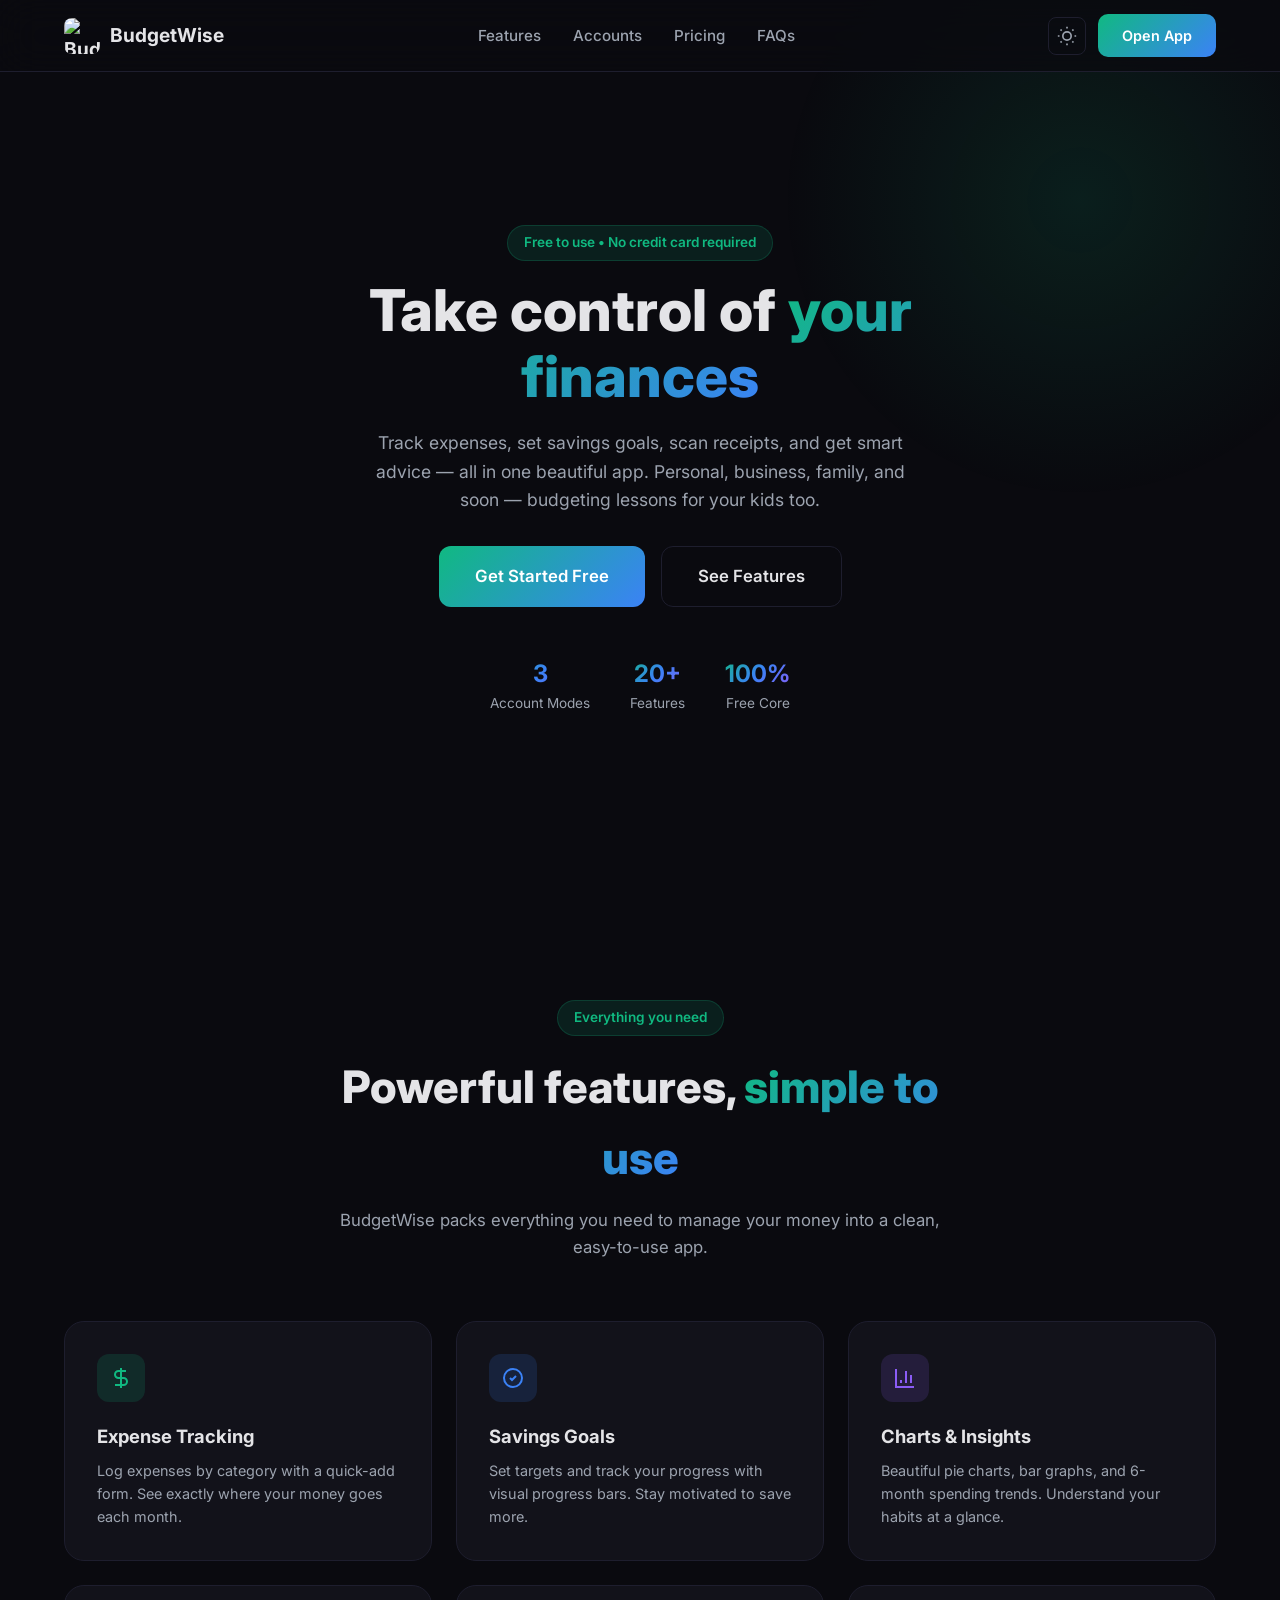
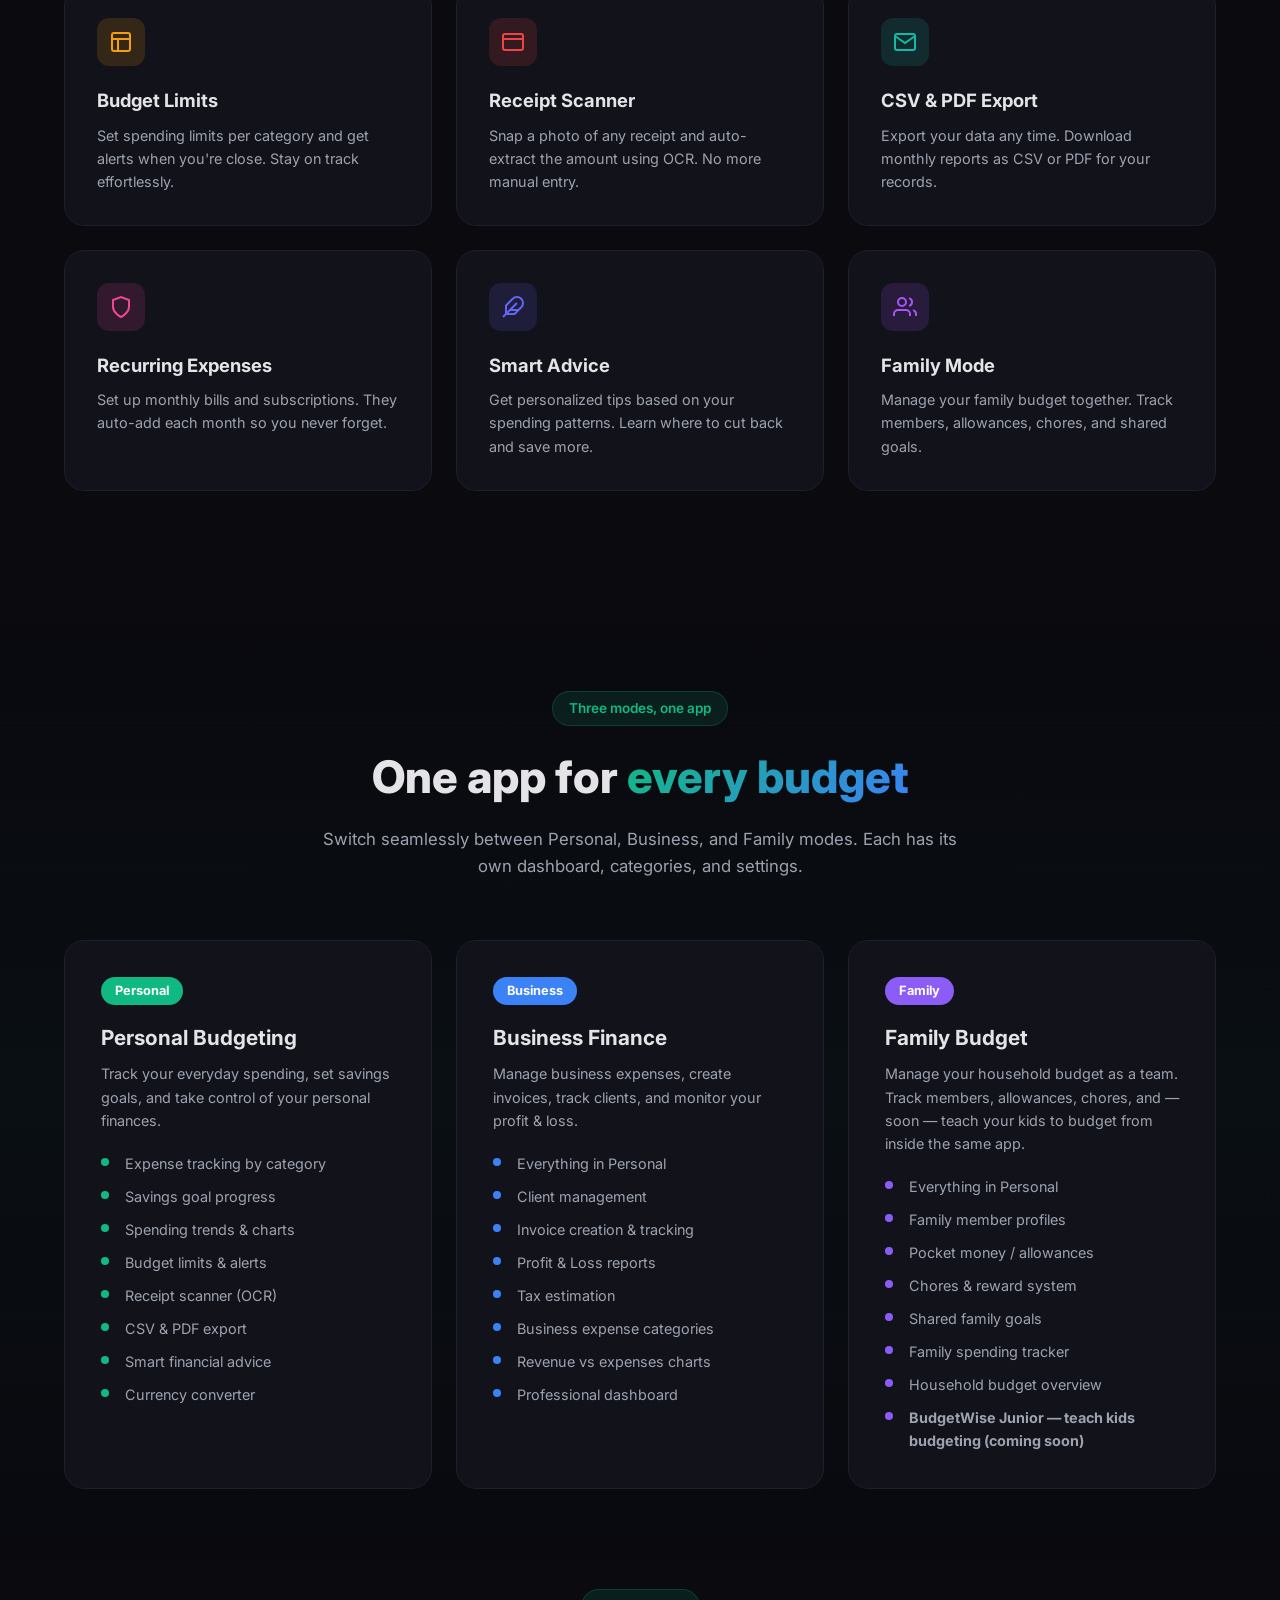
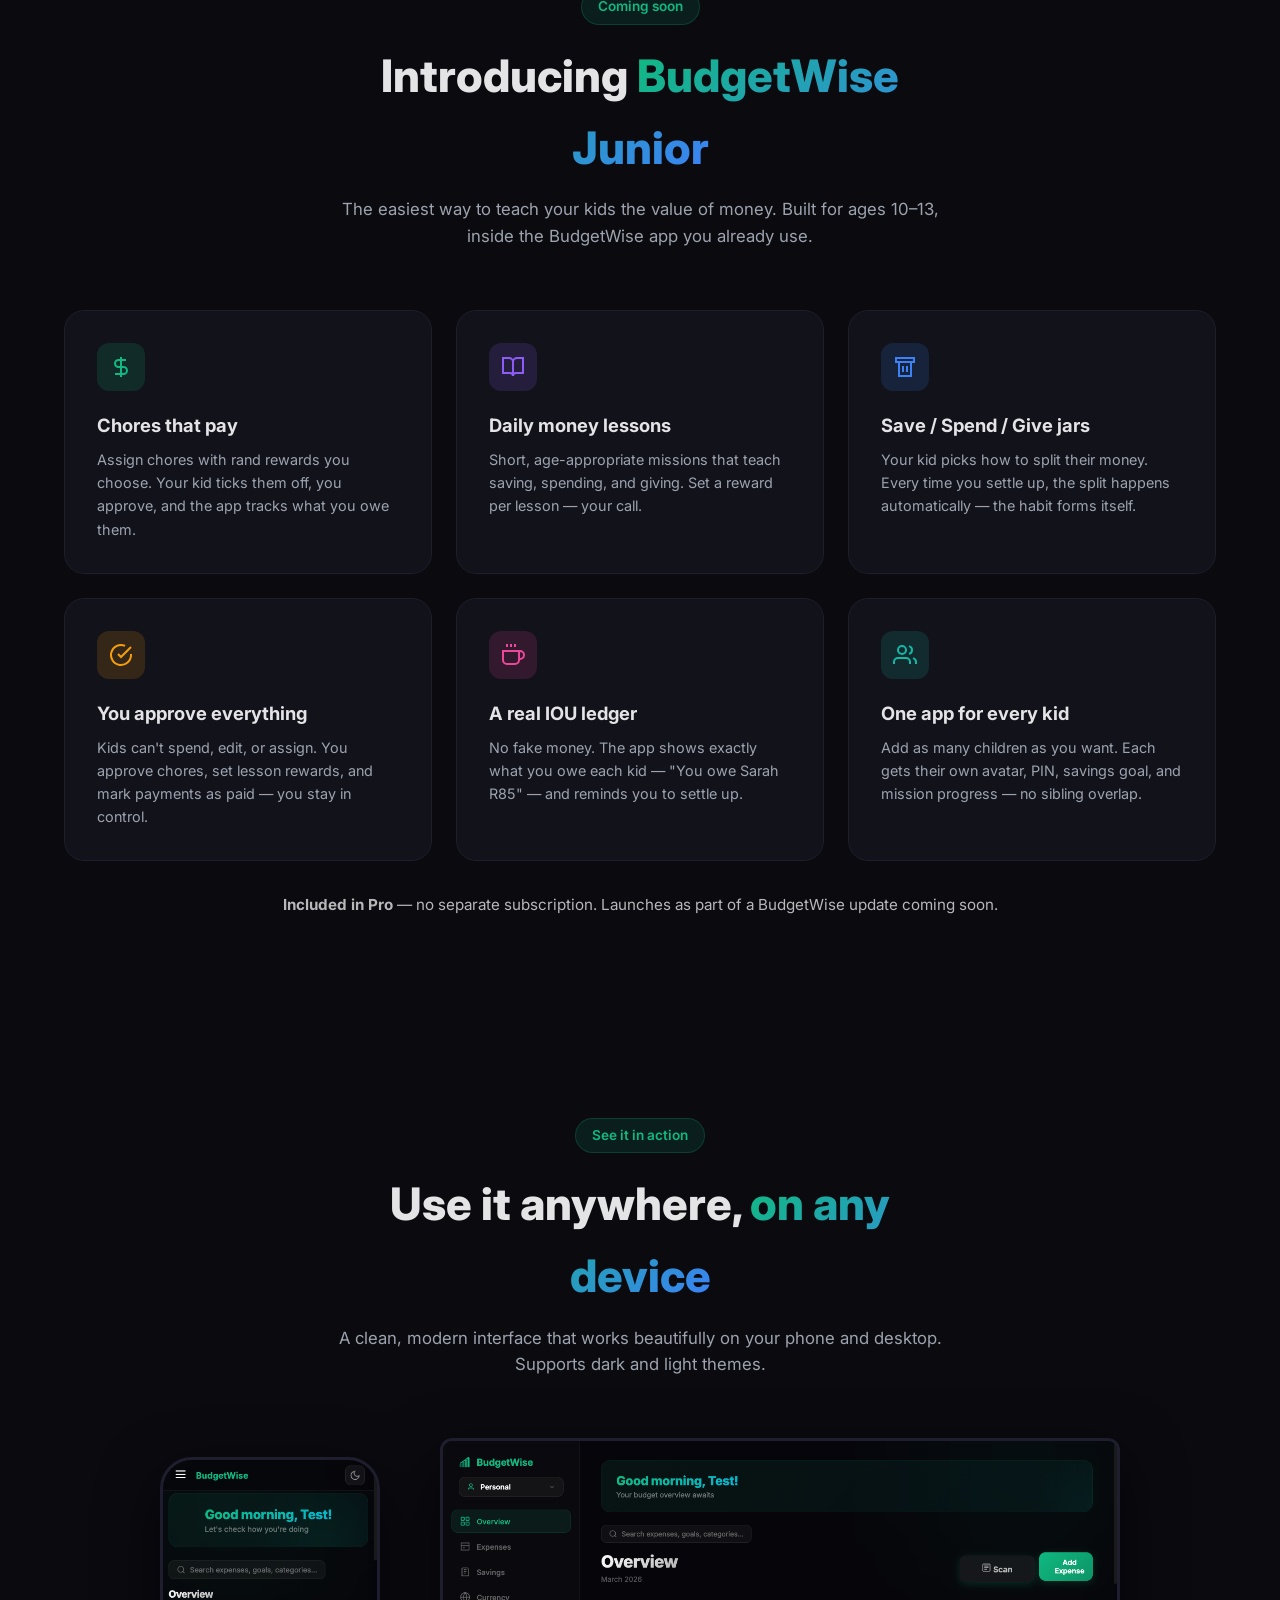
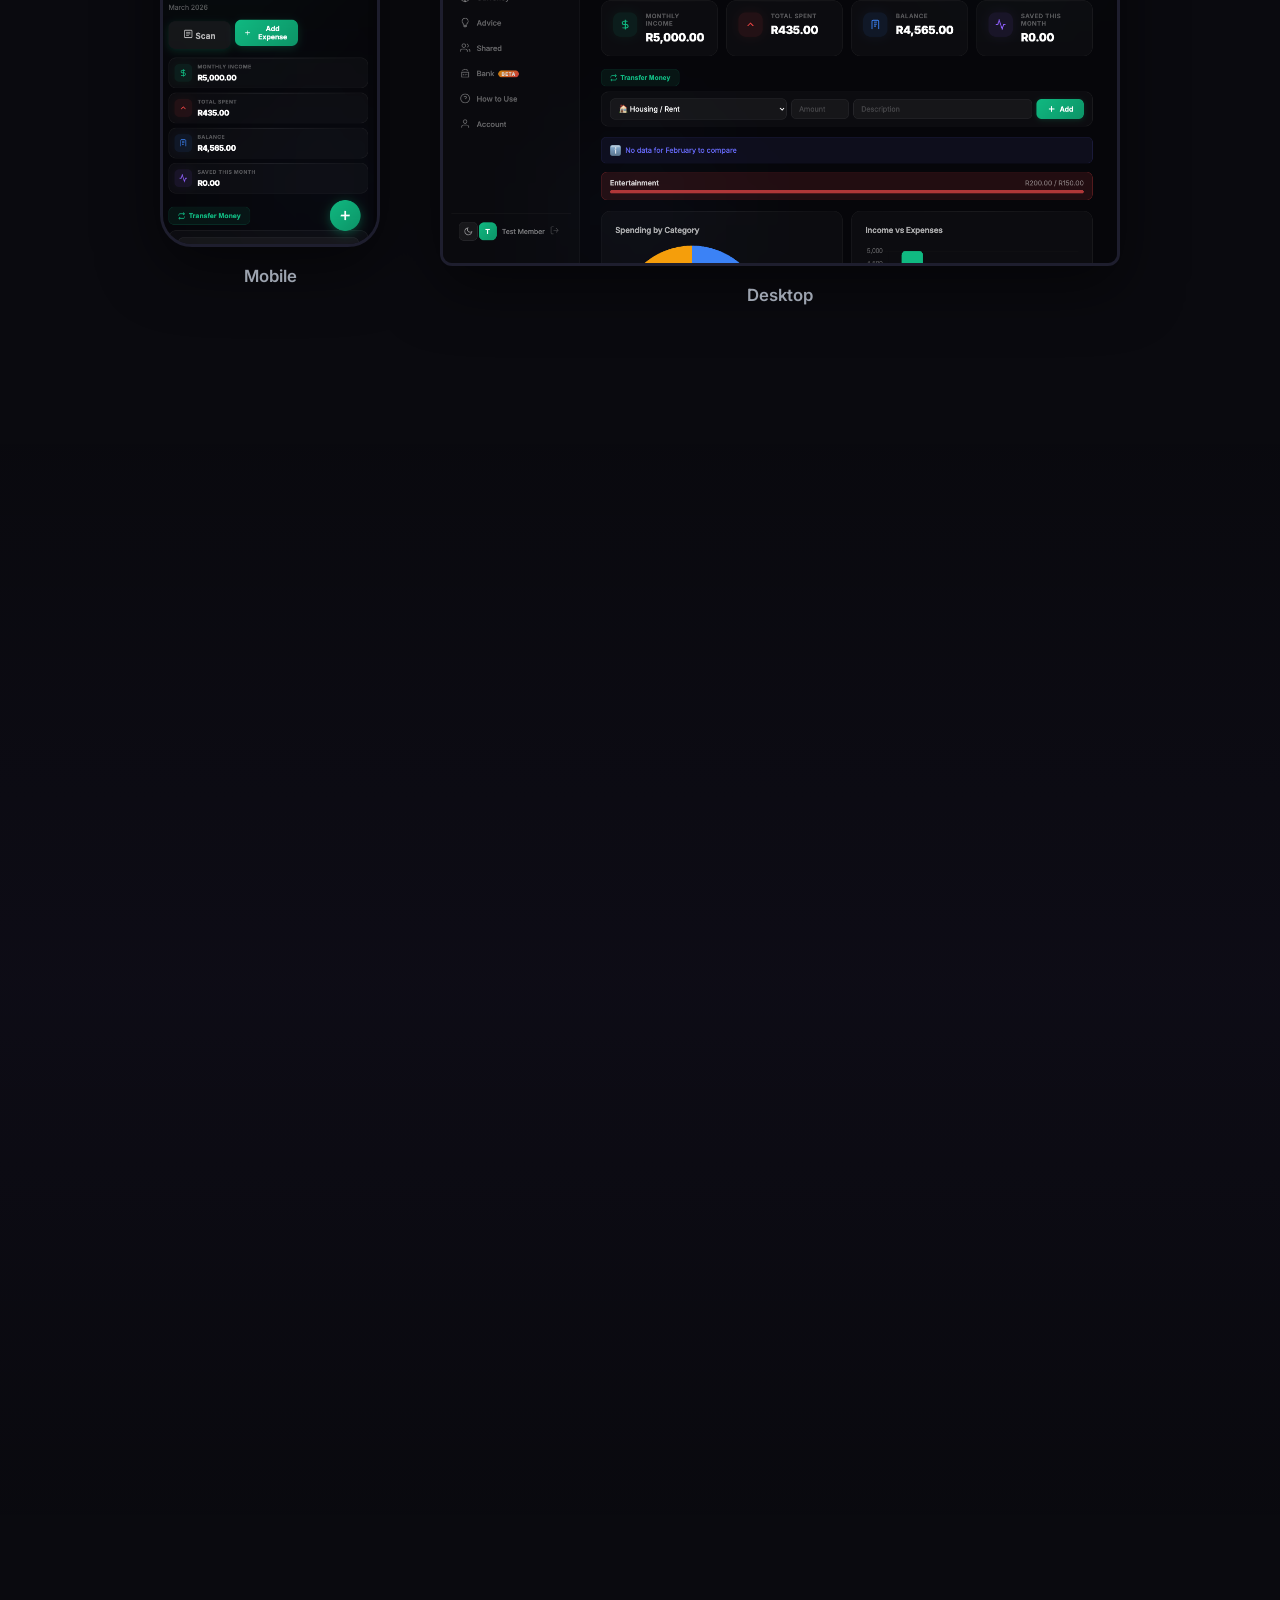
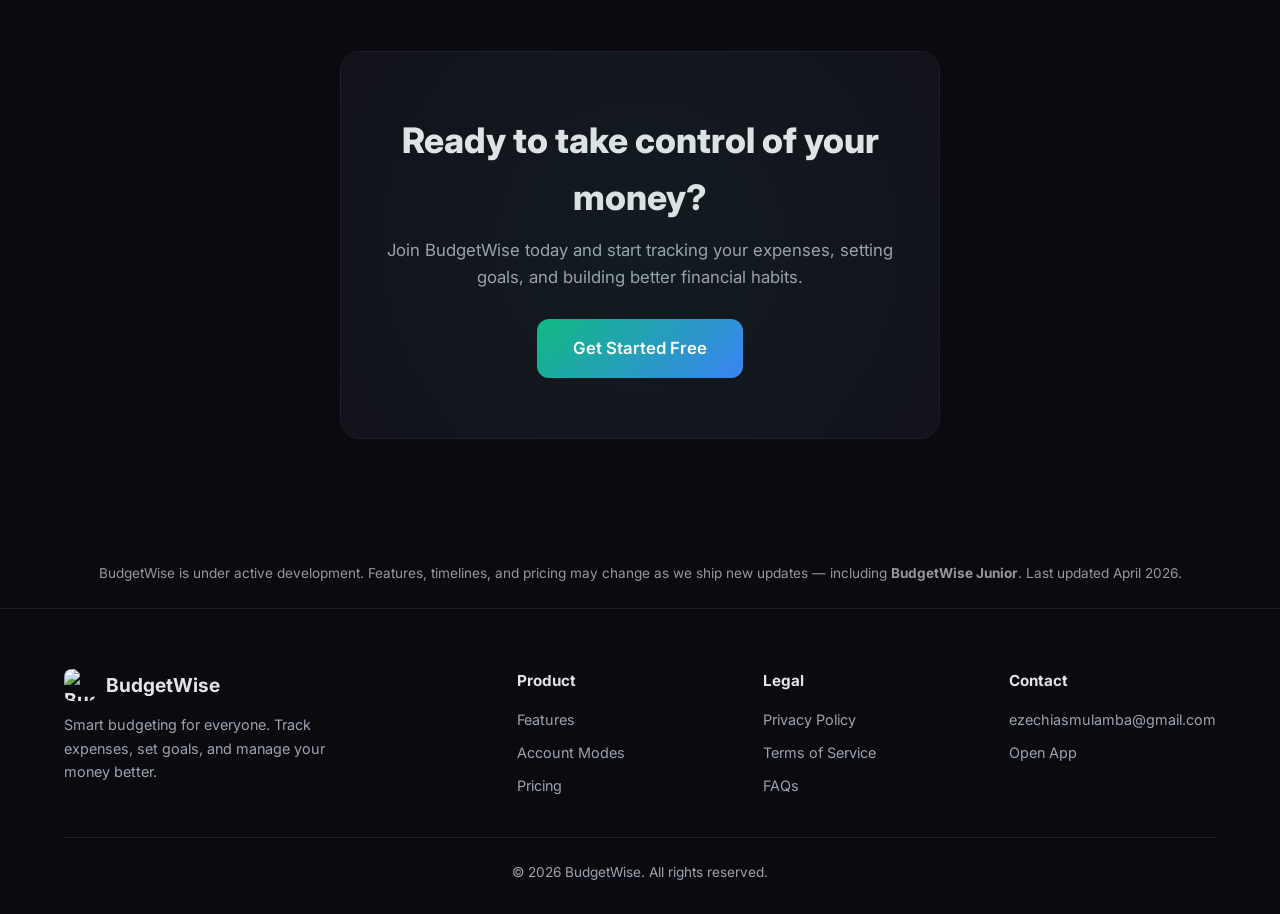
==== commit 15fa995c: "Point website links to budget-wise-react.vercel.app (React app) Co-Authored-By: Claude Opus 4.7 (1M " ====
--- a/index.html
+++ b/index.html
@@ -9,7 +9,7 @@
   <link rel="preconnect" href="https://fonts.gstatic.com" crossorigin>
   <link href="https://fonts.googleapis.com/css2?family=Inter:wght@400;500;600;700;800&display=swap" rel="stylesheet">
   <link rel="stylesheet" href="style.css">
-  <link rel="icon" type="image/png" href="https://budget-wise-ruby.vercel.app/icons/icon-192.png">
+  <link rel="icon" type="image/png" href="https://budget-wise-react.vercel.app/icons/icon-192.png">
 </head>
 <body>
   <canvas id="bgCanvas"></canvas>
@@ -17,7 +17,7 @@
   <nav class="navbar">
     <div class="container nav-container">
       <a href="#" class="logo">
-        <img src="https://budget-wise-ruby.vercel.app/icons/icon-192.png" alt="BudgetWise" width="36" height="36">
+        <img src="https://budget-wise-react.vercel.app/icons/icon-192.png" alt="BudgetWise" width="36" height="36">
         <span>BudgetWise</span>
       </a>
       <ul class="nav-links">
@@ -31,7 +31,7 @@
           <svg class="icon-sun" width="20" height="20" viewBox="0 0 24 24" fill="none" stroke="currentColor" stroke-width="2"><circle cx="12" cy="12" r="5"/><path d="M12 1v2M12 21v2M4.22 4.22l1.42 1.42M18.36 18.36l1.42 1.42M1 12h2M21 12h2M4.22 19.78l1.42-1.42M18.36 5.64l1.42-1.42"/></svg>
           <svg class="icon-moon" width="20" height="20" viewBox="0 0 24 24" fill="none" stroke="currentColor" stroke-width="2"><path d="M21 12.79A9 9 0 1 1 11.21 3 7 7 0 0 0 21 12.79z"/></svg>
         </button>
-        <a href="https://budget-wise-ruby.vercel.app" class="btn btn-primary nav-cta" target="_blank">Open App</a>
+        <a href="https://budget-wise-react.vercel.app" class="btn btn-primary nav-cta" target="_blank">Open App</a>
       </div>
       <button class="mobile-menu-btn" aria-label="Menu">
         <span></span><span></span><span></span>
@@ -46,9 +46,9 @@
       <div class="hero-text animate-up">
         <span class="badge">Free to use &bull; No credit card required</span>
         <h1>Take control of <span class="gradient-text">your finances</span></h1>
-        <p>Track expenses, set savings goals, scan receipts, and get smart advice — all in one beautiful app. Personal, business, and family budgeting made simple.</p>
+        <p>Track expenses, set savings goals, scan receipts, and get smart advice — all in one beautiful app. Personal, business, family, and soon — budgeting lessons for your kids too.</p>
         <div class="hero-actions">
-          <a href="https://budget-wise-ruby.vercel.app" class="btn btn-primary btn-lg" target="_blank">Get Started Free</a>
+          <a href="https://budget-wise-react.vercel.app" class="btn btn-primary btn-lg" target="_blank">Get Started Free</a>
           <a href="#features" class="btn btn-outline btn-lg">See Features</a>
         </div>
         <div class="hero-stats">
@@ -187,7 +187,7 @@
         <div class="account-card family animate-up delay-2">
           <div class="account-badge family-bg">Family</div>
           <h3>Family Budget</h3>
-          <p>Manage your household budget as a team. Track members, allowances, chores, and family goals.</p>
+          <p>Manage your household budget as a team. Track members, allowances, chores, and — soon — teach your kids to budget from inside the same app.</p>
           <ul>
             <li>Everything in Personal</li>
             <li>Family member profiles</li>
@@ -196,10 +196,68 @@
             <li>Shared family goals</li>
             <li>Family spending tracker</li>
             <li>Household budget overview</li>
-            <li>Family group invites</li>
-          </ul>
-        </div>
-      </div>
+            <li><strong>BudgetWise Junior — teach kids budgeting (coming soon)</strong></li>
+          </ul>
+        </div>
+      </div>
+    </div>
+  </section>
+
+  <!-- Coming Soon: BudgetWise Junior -->
+  <section id="junior" class="features" style="padding-top:0;">
+    <div class="container">
+      <div class="section-header animate-up">
+        <span class="badge">Coming soon</span>
+        <h2>Introducing <span class="gradient-text">BudgetWise Junior</span></h2>
+        <p>The easiest way to teach your kids the value of money. Built for ages 10–13, inside the BudgetWise app you already use.</p>
+      </div>
+      <div class="features-grid">
+        <div class="feature-card animate-up">
+          <div class="feature-icon" style="background: rgba(16,185,129,0.15); color: #10b981;">
+            <svg width="24" height="24" viewBox="0 0 24 24" fill="none" stroke="currentColor" stroke-width="2"><path d="M12 2v20M17 5H9.5a3.5 3.5 0 000 7h5a3.5 3.5 0 010 7H6"/></svg>
+          </div>
+          <h3>Chores that pay</h3>
+          <p>Assign chores with rand rewards you choose. Your kid ticks them off, you approve, and the app tracks what you owe them.</p>
+        </div>
+        <div class="feature-card animate-up delay-1">
+          <div class="feature-icon" style="background: rgba(139,92,246,0.15); color: #8b5cf6;">
+            <svg width="24" height="24" viewBox="0 0 24 24" fill="none" stroke="currentColor" stroke-width="2"><path d="M2 3h6a4 4 0 014 4v14a3 3 0 00-3-3H2zM22 3h-6a4 4 0 00-4 4v14a3 3 0 013-3h7z"/></svg>
+          </div>
+          <h3>Daily money lessons</h3>
+          <p>Short, age-appropriate missions that teach saving, spending, and giving. Set a reward per lesson — your call.</p>
+        </div>
+        <div class="feature-card animate-up delay-2">
+          <div class="feature-icon" style="background: rgba(59,130,246,0.15); color: #3b82f6;">
+            <svg width="24" height="24" viewBox="0 0 24 24" fill="none" stroke="currentColor" stroke-width="2"><path d="M3 3h18v4H3zM6 7v14h12V7M10 11v6M14 11v6"/></svg>
+          </div>
+          <h3>Save / Spend / Give jars</h3>
+          <p>Your kid picks how to split their money. Every time you settle up, the split happens automatically — the habit forms itself.</p>
+        </div>
+        <div class="feature-card animate-up">
+          <div class="feature-icon" style="background: rgba(245,158,11,0.15); color: #f59e0b;">
+            <svg width="24" height="24" viewBox="0 0 24 24" fill="none" stroke="currentColor" stroke-width="2"><path d="M22 11.08V12a10 10 0 11-5.93-9.14"/><polyline points="22 4 12 14.01 9 11.01"/></svg>
+          </div>
+          <h3>You approve everything</h3>
+          <p>Kids can't spend, edit, or assign. You approve chores, set lesson rewards, and mark payments as paid — you stay in control.</p>
+        </div>
+        <div class="feature-card animate-up delay-1">
+          <div class="feature-icon" style="background: rgba(236,72,153,0.15); color: #ec4899;">
+            <svg width="24" height="24" viewBox="0 0 24 24" fill="none" stroke="currentColor" stroke-width="2"><path d="M18 8h1a4 4 0 010 8h-1M2 8h16v9a4 4 0 01-4 4H6a4 4 0 01-4-4zM6 1v3M10 1v3M14 1v3"/></svg>
+          </div>
+          <h3>A real IOU ledger</h3>
+          <p>No fake money. The app shows exactly what you owe each kid — "You owe Sarah R85" — and reminds you to settle up.</p>
+        </div>
+        <div class="feature-card animate-up delay-2">
+          <div class="feature-icon" style="background: rgba(20,184,166,0.15); color: #14b8a6;">
+            <svg width="24" height="24" viewBox="0 0 24 24" fill="none" stroke="currentColor" stroke-width="2"><path d="M17 21v-2a4 4 0 00-4-4H5a4 4 0 00-4 4v2"/><circle cx="9" cy="7" r="4"/><path d="M23 21v-2a4 4 0 00-3-3.87M16 3.13a4 4 0 010 7.75"/></svg>
+          </div>
+          <h3>One app for every kid</h3>
+          <p>Add as many children as you want. Each gets their own avatar, PIN, savings goal, and mission progress — no sibling overlap.</p>
+        </div>
+      </div>
+      <p style="text-align:center;margin-top:32px;opacity:0.8;font-size:0.95rem;">
+        <strong>Included in Pro</strong> — no separate subscription. Launches as part of a BudgetWise update coming soon.
+      </p>
     </div>
   </section>
 
@@ -255,7 +313,7 @@
             <li class="included">Currency converter</li>
             <li class="included">Dark & light theme</li>
           </ul>
-          <a href="https://budget-wise-ruby.vercel.app" class="btn btn-outline btn-block" target="_blank">Get Started</a>
+          <a href="https://budget-wise-react.vercel.app" class="btn btn-outline btn-block" target="_blank">Get Started</a>
         </div>
         <div class="pricing-card featured animate-up delay-1">
           <div class="popular-tag">Most Popular</div>
@@ -268,6 +326,7 @@
             <li class="included">Everything in Free</li>
             <li class="included">Business mode & invoicing</li>
             <li class="included">Family mode & members</li>
+            <li class="included">BudgetWise Junior (coming soon)</li>
             <li class="included">Client management</li>
             <li class="included">Profit & loss reports</li>
             <li class="included">Chores & rewards</li>
@@ -276,7 +335,7 @@
             <li class="included">Priority support</li>
             <li class="included">1-month free trial</li>
           </ul>
-          <a href="https://budget-wise-ruby.vercel.app" class="btn btn-primary btn-block" target="_blank">Start Free Trial</a>
+          <a href="https://budget-wise-react.vercel.app" class="btn btn-primary btn-block" target="_blank">Start Free Trial</a>
         </div>
         <div class="pricing-card animate-up delay-2">
           <div class="pricing-header">
@@ -291,12 +350,13 @@
             <li class="included">All future features</li>
             <li class="included">Business mode & invoicing</li>
             <li class="included">Family mode & members</li>
+            <li class="included">BudgetWise Junior (coming soon)</li>
             <li class="included">Client management</li>
             <li class="included">Profit & loss reports</li>
             <li class="included">Priority support</li>
             <li class="included">Best value</li>
           </ul>
-          <a href="https://budget-wise-ruby.vercel.app" class="btn btn-outline btn-block" target="_blank">Start Free Trial</a>
+          <a href="https://budget-wise-react.vercel.app" class="btn btn-outline btn-block" target="_blank">Start Free Trial</a>
         </div>
       </div>
     </div>
@@ -308,8 +368,15 @@
       <div class="cta-content animate-up">
         <h2>Ready to take control of your money?</h2>
         <p>Join BudgetWise today and start tracking your expenses, setting goals, and building better financial habits.</p>
-        <a href="https://budget-wise-ruby.vercel.app" class="btn btn-primary btn-lg" target="_blank">Get Started Free</a>
-      </div>
+        <a href="https://budget-wise-react.vercel.app" class="btn btn-primary btn-lg" target="_blank">Get Started Free</a>
+      </div>
+    </div>
+  </section>
+
+  <!-- Roadmap disclaimer -->
+  <section style="padding:24px 0;text-align:center;opacity:0.65;font-size:0.85rem;">
+    <div class="container">
+      <p>BudgetWise is under active development. Features, timelines, and pricing may change as we ship new updates — including <strong>BudgetWise Junior</strong>. Last updated April 2026.</p>
     </div>
   </section>
 
@@ -319,7 +386,7 @@
       <div class="footer-grid">
         <div class="footer-brand">
           <a href="#" class="logo">
-            <img src="https://budget-wise-ruby.vercel.app/icons/icon-192.png" alt="BudgetWise" width="32" height="32">
+            <img src="https://budget-wise-react.vercel.app/icons/icon-192.png" alt="BudgetWise" width="32" height="32">
             <span>BudgetWise</span>
           </a>
           <p>Smart budgeting for everyone. Track expenses, set goals, and manage your money better.</p>
@@ -339,7 +406,7 @@
         <div class="footer-links">
           <h4>Contact</h4>
           <a href="mailto:ezechiasmulamba@gmail.com">ezechiasmulamba@gmail.com</a>
-          <a href="https://budget-wise-ruby.vercel.app" target="_blank">Open App</a>
+          <a href="https://budget-wise-react.vercel.app" target="_blank">Open App</a>
         </div>
       </div>
       <div class="footer-bottom">
